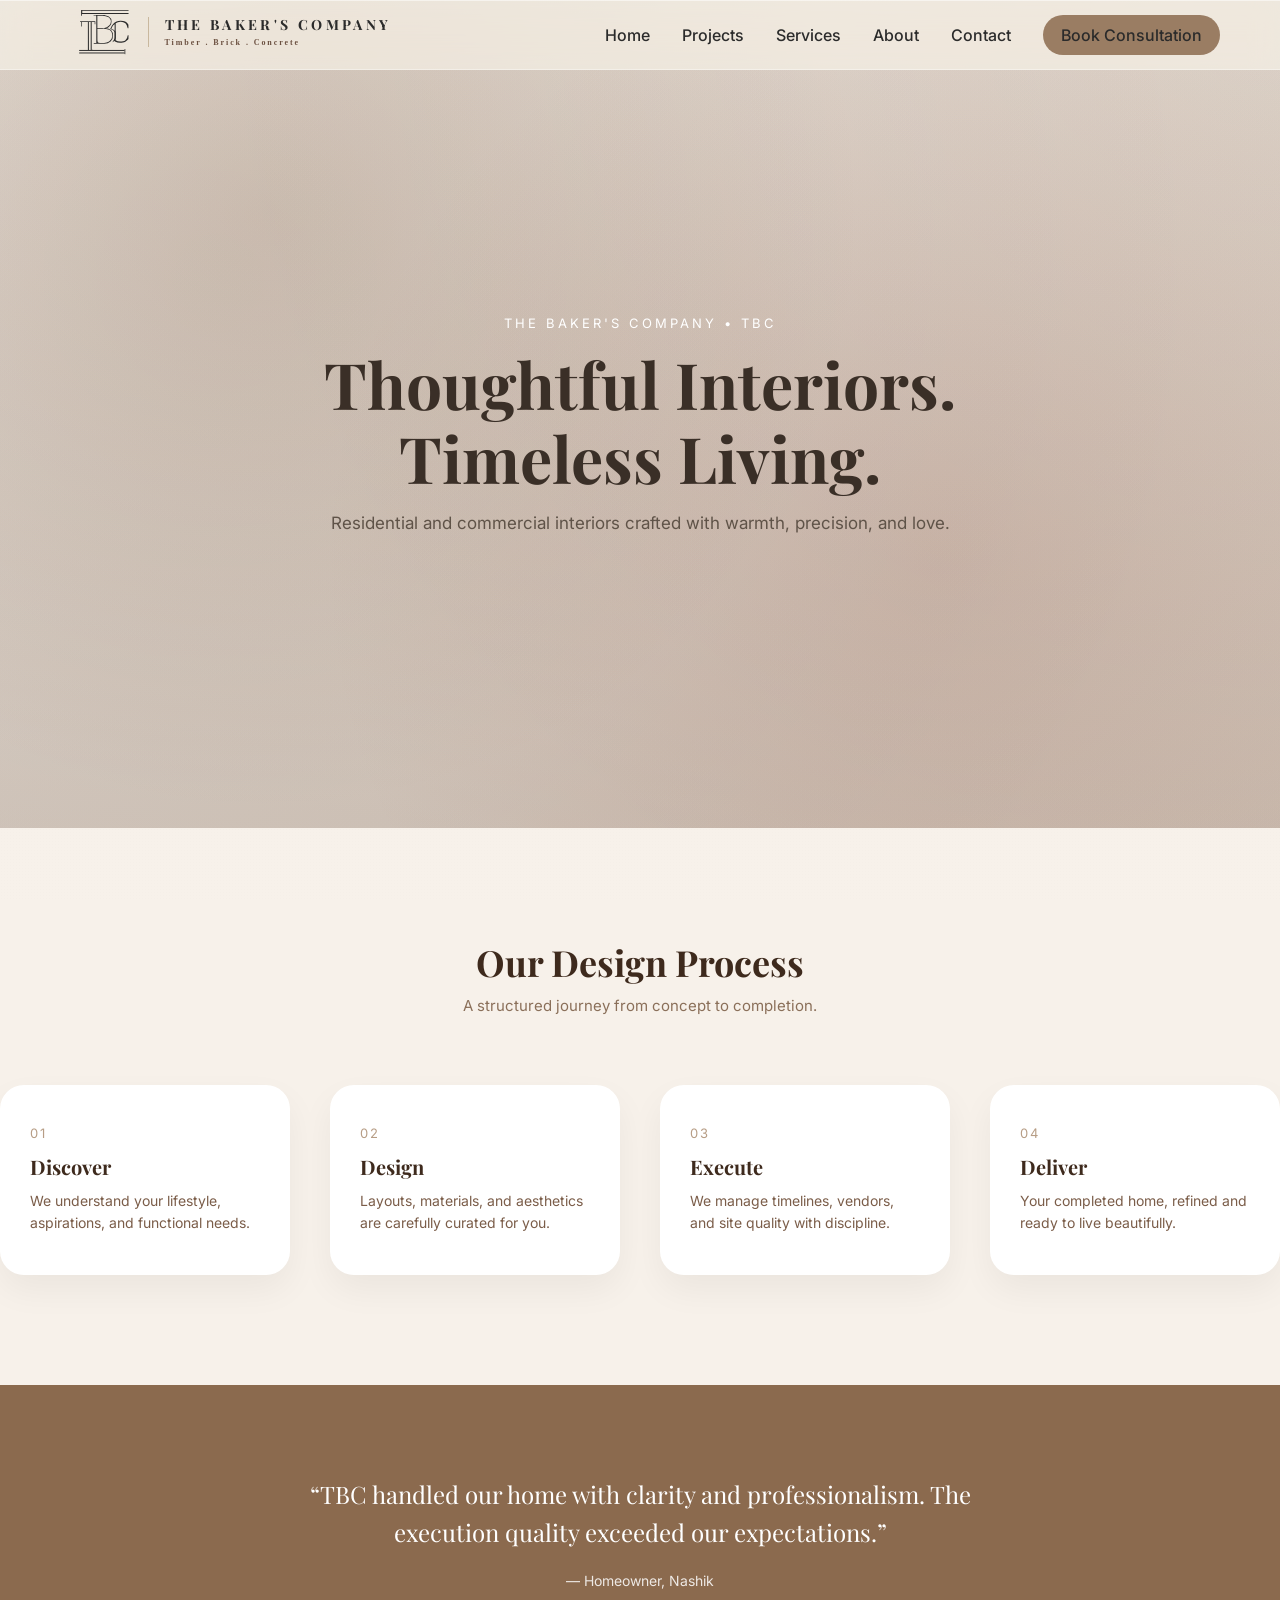
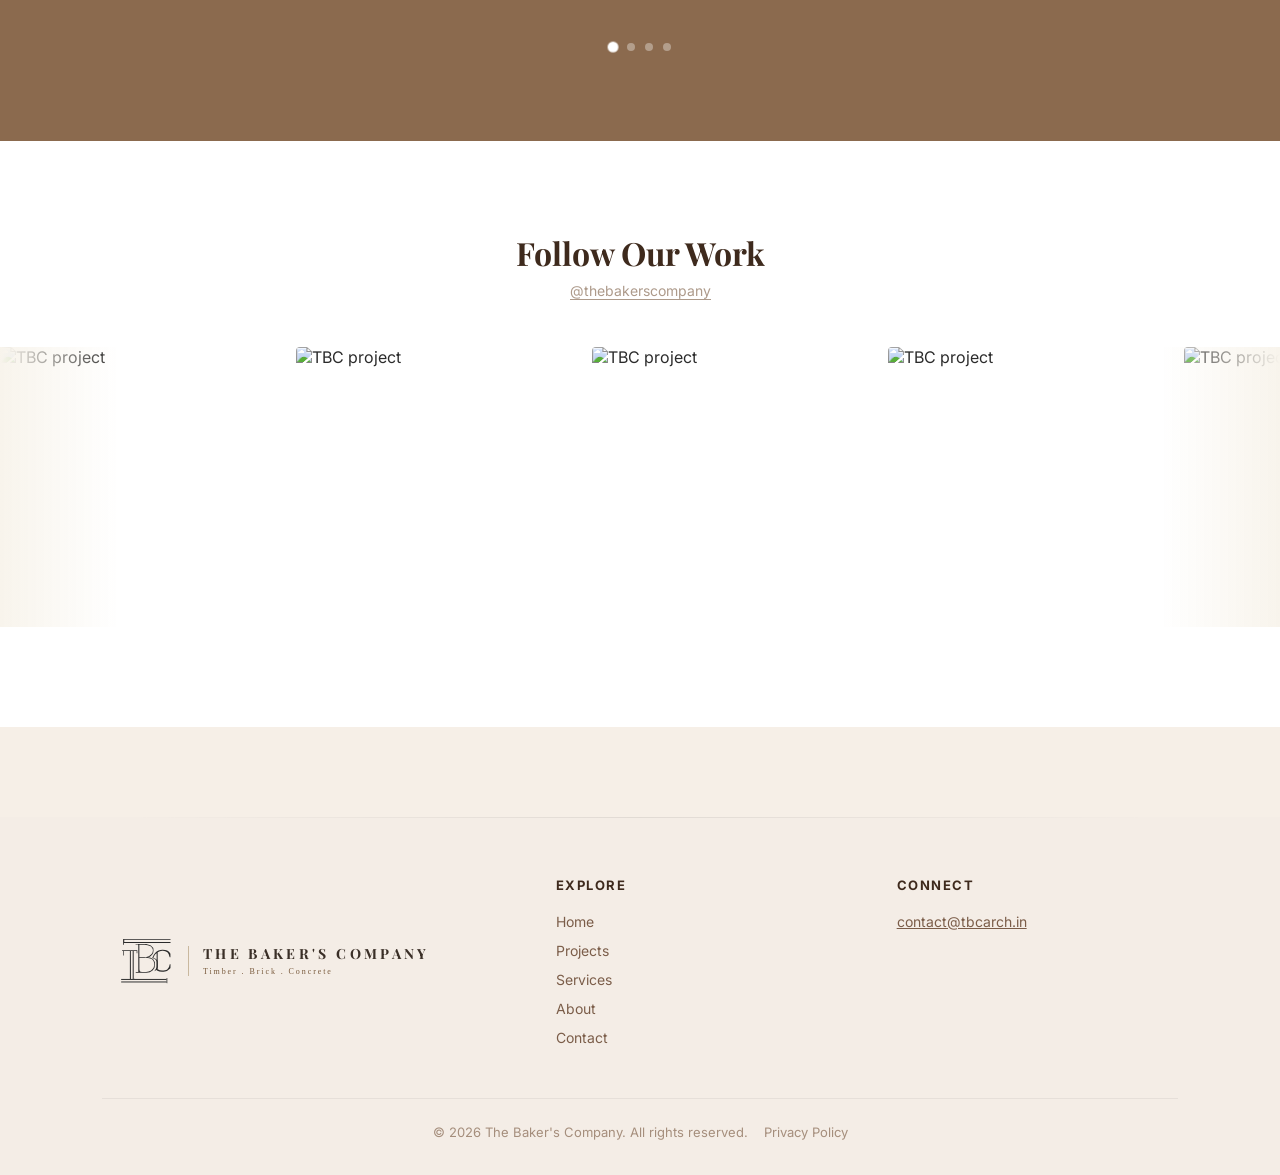
==== index.html @ f2601856 "Update index.html" ====
<!DOCTYPE html>
<html lang="en">
<head>
<meta charset="UTF-8">
<meta name="viewport" content="width=device-width, initial-scale=1.0">
<title>The Baker's Company (TBC)</title>

<link rel="stylesheet" href="styles.css">

<link href="https://fonts.googleapis.com/css2?family=Playfair+Display:wght@500;600;700&family=Inter:wght@300;400;500;600&display=swap" rel="stylesheet">

<script async src="https://www.googletagmanager.com/gtag/js?id=G-XXXX"></script>
<script>
  window.dataLayer = window.dataLayer || [];
  function gtag(){dataLayer.push(arguments);}
  gtag('js', new Date());
  gtag('config', 'G-GBLX5P2NH6');
</script>
<link rel="icon" href="/favicon.ico" type="image/x-icon">

</head>
<body>
<div id="loader">
  <img src="/Images/tbc-loader-logo.svg" alt="TBC Loader Logo">
</div>

<!-- ===== TBC NAVBAR ===== -->
<header class="tbc-navbar" id="tbcNavbar">
  <div class="nav-container">
  <div class="logo">
      <a href="index.html" class="logo-link">
        <svg xmlns="http://www.w3.org/2000/svg" viewBox="0 0 66 48" class="logo-mark" aria-hidden="true"><g transform="translate(-382,-200)"><g><path fill="#2b2b2b" d="M385.34,233.85c0-.63,0-3.14,0-4.26V213c0-1.13,0-2,0-2.56s.08-2-.34-2a10.36,10.36,0,0,0-1.37,0l-.77,0v-.49l3.85,0h3.91c2.83,0,4.75.46,6.27,1.5a5.36,5.36,0,0,1,2.53,4.5,6.4,6.4,0,0,1-1.33,4,8.13,8.13,0,0,1-3.84,2.57l-.1-.27a7.12,7.12,0,0,1,4.92,1.88,6.6,6.6,0,0,1,1.7,4.83,7.12,7.12,0,0,1-2.22,5.57,8.79,8.79,0,0,1-6.13,2h-5.71l-3.7,0v-.69l.63,0m7-.11h1.9a9.24,9.24,0,0,0,4.65-1.25,6.4,6.4,0,0,0,2.92-5.08,8.08,8.08,0,0,0-.71-3.81,4.82,4.82,0,0,0-3-2.2,14.69,14.69,0,0,0-5.48-.55l-4.72,0v-.56l6,0a8.59,8.59,0,0,0,5.23-2.73,5.56,5.56,0,0,0,1.41-3.29c.22-1.84-1.3-3.55-2.11-4.2a11.23,11.23,0,0,0-5.94-1.48h-4.47l.06,21.12a8.64,8.64,0,0,0,.31,3.17C387,233.53,387.11,233.77,390.6,233.77Z" transform="translate(30.15 0.33)"/><path fill="#2b2b2b" d="M398.49,220.49c-.06.15-.09.31-.14.47l.41.1.38.11c.05-.17.09-.33.14-.49l.15-.4c.65-1.85,1.79-3.44,2.86-3.85v14.18a2.3,2.3,0,0,1-.45-.12,8.75,8.75,0,0,1-.54,1,5,5,0,0,0,.43.35h0a5.82,5.82,0,0,0,.83.57,9.46,9.46,0,0,0,4.9,1.26,10.34,10.34,0,0,0,2.45-.29,12.15,12.15,0,0,0,2.28-.82,2.59,2.59,0,0,0,.46-.26c.52-.36.88-.7,1.21-1a11.19,11.19,0,0,0,1.18-1.22l.06-3.39h-.7a7.07,7.07,0,0,1-2.17,4.49c-1.21,1.08-2.95,1.23-4.84,1.23a7.72,7.72,0,0,1-4.15-1.14V215.56a7.47,7.47,0,0,1,4.19-1.41,6.53,6.53,0,0,1,4.77,1.52,7.37,7.37,0,0,1,2.12,4.48h.72L415,216.9a10.25,10.25,0,0,0-1.22-1.61,5,5,0,0,0-1.37-1,10.39,10.39,0,0,0-2.26-.77,11,11,0,0,0-2.27-.26A9.65,9.65,0,0,0,404,214a9.1,9.1,0,0,0-3.11,2.19,10,10,0,0,0-2.06,3.31c0,.07-.11.31-.22.63Z" transform="translate(30.15 0.33)"/><path fill="#2b2b2b" d="M400.78,222a3.93,3.93,0,0,0-.59-.4,4.2,4.2,0,0,0-.6-.27c-.24-.08-.42-.14-.72-.22l-.52-.13a1.52,1.52,0,0,0,.06-.2l.06-.22c.21,0,.5.1.81.19s.77.24,1,.31a7.41,7.41,0,0,1,1.89,1.11l.23.25c.2.25.22.31.47.65a3,3,0,0,1,.43,1.07v5.19a7.66,7.66,0,0,1-1.51,2.58h0a5.9,5.9,0,0,1-1.64,1.12,8.58,8.58,0,0,0,1.16-1.44l0-.05a7.28,7.28,0,0,0,.53-1,.47.47,0,0,0,.05-.1,4.23,4.23,0,0,0,.34-1.15,13.16,13.16,0,0,0,.09-1.57c0-1.32,0,3.29,0-1.69a10.48,10.48,0,0,0,0-1.49,3,3,0,0,0-.06-.44,3.14,3.14,0,0,0-.39-.92,3.33,3.33,0,0,0-.56-.79A4.22,4.22,0,0,0,400.78,222Z" transform="translate(30.15 0.33)"/><polygon fill="#2b2b2b" points="441.8 239.71 441.8 239.92 441.56 239.92 441.56 244.42 441.8 244.42 441.8 244.64 442.28 244.64 442.28 239.71 441.8 239.71"/><path fill="#2b2b2b" d="M381.11,240.18l-.92,0-1.65,0h3.57v-.05Z" transform="translate(30.15 0.33)"/><rect fill="#2b2b2b" x="399.68" y="240.56" width="41.88" height="0.91"/><polygon fill="#2b2b2b" points="411.26 240.51 411.26 240.56 410.34 240.56 410.34 240.53 411.26 240.51"/><rect fill="#2b2b2b" x="399.68" y="242.91" width="41.88" height="0.89"/><polygon fill="#2b2b2b" points="414 216.84 414 214.86 412.12 214.87 411.26 214.86 411.26 240.51 410.34 240.53 410.34 214.86 408.64 214.85 408.7 240.56 405.06 240.56 405.06 240.5 407.75 240.51 407.74 214.84 403.02 214.81 403.02 214.8 402.32 214.8 402.33 218.84 401.7 218.84 401.68 214.79 400.56 214.78 400.56 214.04 403.04 214.05 403.04 214.06 408.03 214.09 410.09 214.09 414.61 214.1 414.63 216.84 414 216.84"/><polygon fill="#2b2b2b" points="403.02 214.8 403.02 214.81 402.32 214.8 403.02 214.8"/><polygon fill="#2b2b2b" points="402.54 204.47 402.54 206.51 445.26 206.51 445.26 207.37 402.23 207.37 402.23 208.95 401.49 208.95 401.49 203.61 445.26 203.61 445.26 204.47 402.54 204.47"/></g></g></svg>
        <span class="logo-divider"></span>
        <span class="logo-text">
          <span class="logo-name">The Baker's Company</span>
          <span class="logo-tagline">Timber . Brick . Concrete</span>
        </span>
      </a>
    </div>
    <button class="nav-hamburger" id="navHamburger" aria-label="Toggle menu">
      <span></span><span></span><span></span>
    </button>
    <nav class="nav-links" id="navLinks">
      <a href="index.html">Home</a>
      <a href="projects.html">Projects</a>
      <a href="services.html">Services</a>
      <a href="about.html">About</a>
      <a href="contact.html">Contact</a>
      <a href="javascript:void(0)" onclick="openPopup()" class="tbc-nav-cta">
         Book Consultation
      </a>
    </nav>

  </div>
</header>

<!-- ================= HERO ================= -->
<section class="hero">
  <div class="hero-bg"></div>
  <div class="hero-overlay"></div>

  <div class="hero-content">
    <div class="hero-brand">THE BAKER'S COMPANY • TBC</div>
    <h1>Thoughtful Interiors.<br>Timeless Living.</h1>
    <p>Residential and commercial interiors crafted with warmth, precision, and love.</p>

    </div>
</section>

  <!-- ================= PROCESS SECTION ================= -->
<section class="process-section">
  <div class="container">

    <div class="section-header reveal">
      <h2>Our Design Process</h2>
      <p>A structured journey from concept to completion.</p>
    </div>

    <div class="process-grid reveal-group">

      <div class="process-card">
        <span>01</span>
        <h4>Discover</h4>
        <p>We understand your lifestyle, aspirations, and functional needs.</p>
      </div>

      <div class="process-card">
        <span>02</span>
        <h4>Design</h4>
        <p>Layouts, materials, and aesthetics are carefully curated for you.</p>
      </div>

      <div class="process-card">
        <span>03</span>
        <h4>Execute</h4>
        <p>We manage timelines, vendors, and site quality with discipline.</p>
      </div>

      <div class="process-card">
        <span>04</span>
        <h4>Deliver</h4>
        <p>Your completed home, refined and ready to live beautifully.</p>
      </div>

    </div>

  </div>
</section>


<!-- ================= TESTIMONIAL CAROUSEL ================= -->
<section class="testimonial-strip">
  <div class="container">

    <div class="testi-carousel" id="testiCarousel">

      <div class="testi-slide active">
        <blockquote>“TBC handled our home with clarity and professionalism. The execution quality exceeded our expectations.”</blockquote>
        <p class="testimonial-author">— Homeowner, Nashik</p>
      </div>

      <div class="testi-slide">
        <blockquote>“Every detail was thought through. From the material palette to the final finish — it felt effortless.”</blockquote>
        <p class="testimonial-author">— Apartment Owner, Chennai</p>
      </div>

      <div class="testi-slide">
        <blockquote>“They truly listened. The space they designed reflects who we are — warm, functional, and beautiful.”</blockquote>
        <p class="testimonial-author">— Villa Client, Bangalore</p>
      </div>

      <div class="testi-slide">
        <blockquote>“The team was disciplined with timelines and transparent throughout. Rare to find that in interior work.”</blockquote>
        <p class="testimonial-author">— Commercial Client, Puducherry</p>
      </div>

    </div>

    <div class="testi-dots" id="testiDots">
      <button class="testi-dot active" onclick="goToSlide(0)" aria-label="Testimonial 1"></button>
      <button class="testi-dot" onclick="goToSlide(1)" aria-label="Testimonial 2"></button>
      <button class="testi-dot" onclick="goToSlide(2)" aria-label="Testimonial 3"></button>
      <button class="testi-dot" onclick="goToSlide(3)" aria-label="Testimonial 4"></button>
    </div>

  </div>
</section>

<script>
(function(){
  let current = 0;
  const slides = document.querySelectorAll(".testi-slide");
  const dots   = document.querySelectorAll(".testi-dot");
  let timer    = setInterval(next, 4500);

  function goTo(n){
    slides[current].classList.remove("active");
    dots[current].classList.remove("active");
    current = (n + slides.length) % slides.length;
    slides[current].classList.add("active");
    dots[current].classList.add("active");
  }

  function next(){ goTo(current + 1); }

  window.goToSlide = function(n){
    clearInterval(timer);
    goTo(n);
    timer = setInterval(next, 4500);
  };

  const section = document.getElementById("testiCarousel");
  if(section){
    section.addEventListener("mouseenter", () => clearInterval(timer));
    section.addEventListener("mouseleave", () => { timer = setInterval(next, 4500); });
  }
})();
</script>


<!-- ================= INSTAGRAM CAROUSEL ================= -->
<section class="instagram-section">
  <div class="instagram-container">
    <div class="instagram-header">
      <h2>Follow Our Work</h2>
      <p><a href="https://instagram.com/thebakerscompany" target="_blank" rel="noopener">@thebakerscompany</a></p>
    </div>
  </div>

  <!-- Carousel track (overflows full width) -->
  <div class="insta-carousel-wrapper">
    <div class="insta-track" id="instaTrack">
      <!-- Original set -->
      <div class="insta-slide"><img src="images/insta1.jpg" alt="TBC project"></div>
      <div class="insta-slide"><img src="images/insta2.jpg" alt="TBC project"></div>
      <div class="insta-slide"><img src="images/insta3.jpg" alt="TBC project"></div>
      <div class="insta-slide"><img src="images/insta4.jpg" alt="TBC project"></div>
      <div class="insta-slide"><img src="images/insta5.jpg" alt="TBC project"></div>
      <div class="insta-slide"><img src="images/insta6.jpg" alt="TBC project"></div>
      <!-- Cloned set for seamless loop -->
      <div class="insta-slide" aria-hidden="true"><img src="images/insta1.jpg" alt=""></div>
      <div class="insta-slide" aria-hidden="true"><img src="images/insta2.jpg" alt=""></div>
      <div class="insta-slide" aria-hidden="true"><img src="images/insta3.jpg" alt=""></div>
      <div class="insta-slide" aria-hidden="true"><img src="images/insta4.jpg" alt=""></div>
      <div class="insta-slide" aria-hidden="true"><img src="images/insta5.jpg" alt=""></div>
      <div class="insta-slide" aria-hidden="true"><img src="images/insta6.jpg" alt=""></div>
    </div>

    <!-- Edge fade overlays -->
    <div class="insta-fade insta-fade-left"></div>
    <div class="insta-fade insta-fade-right"></div>
  </div>
</section>


<script>
/* ── Drag-to-scroll on carousel ── */
(function(){
  const wrapper = document.querySelector('.insta-carousel-wrapper');
  const track   = document.getElementById('instaTrack');
  if(!wrapper || !track) return;

  let isDragging = false, startX = 0, scrollLeft = 0, dragOffset = 0;

  wrapper.addEventListener('mousedown', e => {
    isDragging = true;
    startX = e.pageX;
    dragOffset = parseFloat(track.style.marginLeft || 0);
    track.style.animationPlayState = 'paused';
  });
  window.addEventListener('mousemove', e => {
    if(!isDragging) return;
    const delta = e.pageX - startX;
    track.style.marginLeft = (dragOffset + delta) + 'px';
  });
  window.addEventListener('mouseup', () => {
    if(!isDragging) return;
    isDragging = false;
    track.style.animationPlayState = '';
    track.style.marginLeft = '';
  });

  /* Touch support */
  wrapper.addEventListener('touchstart', e => { startX = e.touches[0].pageX; dragOffset = parseFloat(track.style.marginLeft||0); track.style.animationPlayState='paused'; }, {passive:true});
  wrapper.addEventListener('touchmove',  e => { const delta = e.touches[0].pageX - startX; track.style.marginLeft=(dragOffset+delta)+'px'; }, {passive:true});
  wrapper.addEventListener('touchend',   () => { track.style.animationPlayState=''; track.style.marginLeft=''; });
})();
</script>
<footer class="site-footer">
  <div class="footer-container">
   <div class="footer-brand tbc-lockup">
  <svg xmlns="http://www.w3.org/2000/svg" viewBox="0 0 66 48" class="logo-mark" aria-hidden="true"><g transform="translate(-382,-200)"><g><path fill="#2b2b2b" d="M385.34,233.85c0-.63,0-3.14,0-4.26V213c0-1.13,0-2,0-2.56s.08-2-.34-2a10.36,10.36,0,0,0-1.37,0l-.77,0v-.49l3.85,0h3.91c2.83,0,4.75.46,6.27,1.5a5.36,5.36,0,0,1,2.53,4.5,6.4,6.4,0,0,1-1.33,4,8.13,8.13,0,0,1-3.84,2.57l-.1-.27a7.12,7.12,0,0,1,4.92,1.88,6.6,6.6,0,0,1,1.7,4.83,7.12,7.12,0,0,1-2.22,5.57,8.79,8.79,0,0,1-6.13,2h-5.71l-3.7,0v-.69l.63,0m7-.11h1.9a9.24,9.24,0,0,0,4.65-1.25,6.4,6.4,0,0,0,2.92-5.08,8.08,8.08,0,0,0-.71-3.81,4.82,4.82,0,0,0-3-2.2,14.69,14.69,0,0,0-5.48-.55l-4.72,0v-.56l6,0a8.59,8.59,0,0,0,5.23-2.73,5.56,5.56,0,0,0,1.41-3.29c.22-1.84-1.3-3.55-2.11-4.2a11.23,11.23,0,0,0-5.94-1.48h-4.47l.06,21.12a8.64,8.64,0,0,0,.31,3.17C387,233.53,387.11,233.77,390.6,233.77Z" transform="translate(30.15 0.33)"/><path fill="#2b2b2b" d="M398.49,220.49c-.06.15-.09.31-.14.47l.41.1.38.11c.05-.17.09-.33.14-.49l.15-.4c.65-1.85,1.79-3.44,2.86-3.85v14.18a2.3,2.3,0,0,1-.45-.12,8.75,8.75,0,0,1-.54,1,5,5,0,0,0,.43.35h0a5.82,5.82,0,0,0,.83.57,9.46,9.46,0,0,0,4.9,1.26,10.34,10.34,0,0,0,2.45-.29,12.15,12.15,0,0,0,2.28-.82,2.59,2.59,0,0,0,.46-.26c.52-.36.88-.7,1.21-1a11.19,11.19,0,0,0,1.18-1.22l.06-3.39h-.7a7.07,7.07,0,0,1-2.17,4.49c-1.21,1.08-2.95,1.23-4.84,1.23a7.72,7.72,0,0,1-4.15-1.14V215.56a7.47,7.47,0,0,1,4.19-1.41,6.53,6.53,0,0,1,4.77,1.52,7.37,7.37,0,0,1,2.12,4.48h.72L415,216.9a10.25,10.25,0,0,0-1.22-1.61,5,5,0,0,0-1.37-1,10.39,10.39,0,0,0-2.26-.77,11,11,0,0,0-2.27-.26A9.65,9.65,0,0,0,404,214a9.1,9.1,0,0,0-3.11,2.19,10,10,0,0,0-2.06,3.31c0,.07-.11.31-.22.63Z" transform="translate(30.15 0.33)"/><path fill="#2b2b2b" d="M400.78,222a3.93,3.93,0,0,0-.59-.4,4.2,4.2,0,0,0-.6-.27c-.24-.08-.42-.14-.72-.22l-.52-.13a1.52,1.52,0,0,0,.06-.2l.06-.22c.21,0,.5.1.81.19s.77.24,1,.31a7.41,7.41,0,0,1,1.89,1.11l.23.25c.2.25.22.31.47.65a3,3,0,0,1,.43,1.07v5.19a7.66,7.66,0,0,1-1.51,2.58h0a5.9,5.9,0,0,1-1.64,1.12,8.58,8.58,0,0,0,1.16-1.44l0-.05a7.28,7.28,0,0,0,.53-1,.47.47,0,0,0,.05-.1,4.23,4.23,0,0,0,.34-1.15,13.16,13.16,0,0,0,.09-1.57c0-1.32,0,3.29,0-1.69a10.48,10.48,0,0,0,0-1.49,3,3,0,0,0-.06-.44,3.14,3.14,0,0,0-.39-.92,3.33,3.33,0,0,0-.56-.79A4.22,4.22,0,0,0,400.78,222Z" transform="translate(30.15 0.33)"/><polygon fill="#2b2b2b" points="441.8 239.71 441.8 239.92 441.56 239.92 441.56 244.42 441.8 244.42 441.8 244.64 442.28 244.64 442.28 239.71 441.8 239.71"/><path fill="#2b2b2b" d="M381.11,240.18l-.92,0-1.65,0h3.57v-.05Z" transform="translate(30.15 0.33)"/><rect fill="#2b2b2b" x="399.68" y="240.56" width="41.88" height="0.91"/><polygon fill="#2b2b2b" points="411.26 240.51 411.26 240.56 410.34 240.56 410.34 240.53 411.26 240.51"/><rect fill="#2b2b2b" x="399.68" y="242.91" width="41.88" height="0.89"/><polygon fill="#2b2b2b" points="414 216.84 414 214.86 412.12 214.87 411.26 214.86 411.26 240.51 410.34 240.53 410.34 214.86 408.64 214.85 408.7 240.56 405.06 240.56 405.06 240.5 407.75 240.51 407.74 214.84 403.02 214.81 403.02 214.8 402.32 214.8 402.33 218.84 401.7 218.84 401.68 214.79 400.56 214.78 400.56 214.04 403.04 214.05 403.04 214.06 408.03 214.09 410.09 214.09 414.61 214.1 414.63 216.84 414 216.84"/><polygon fill="#2b2b2b" points="403.02 214.8 403.02 214.81 402.32 214.8 403.02 214.8"/><polygon fill="#2b2b2b" points="402.54 204.47 402.54 206.51 445.26 206.51 445.26 207.37 402.23 207.37 402.23 208.95 401.49 208.95 401.49 203.61 445.26 203.61 445.26 204.47 402.54 204.47"/></g></g></svg>
  <span class="logo-divider"></span>
  <span class="logo-text logo-text--dark">
    <span class="logo-name">The Baker's Company</span>
    <span class="logo-tagline">Timber . Brick . Concrete</span>
  </span>
 </div>
    <div class="footer-links">
      <h4>Explore</h4>
      <a href="index.html">Home</a>
      <a href="projects.html">Projects</a>
      <a href="services.html">Services</a>
      <a href="about.html">About</a>
      <a href="contact.html">Contact</a>
    </div>
    <div class="footer-contact">
      <h4>Connect</h4>
      <p><a href="mailto:contact@tbcarch.in?subject=Interior Design Enquiry">contact@tbcarch.in</a></p>
    </div>
  </div>
  <div class="footer-bottom">
    &copy; 2026 The Baker's Company. All rights reserved.
    <a href="javascript:void(0)" onclick="openPrivacy()" style="color:#a58e7c;text-decoration:none;margin-left:12px;">Privacy Policy</a>
  </div>
</footer>
  
<!-- PRIVACY MODAL -->
<div class="privacy-modal-overlay" id="privacyModal">
  <div class="privacy-modal-box">
    <button class="privacy-modal-close" onclick="closePrivacy()">&times;</button>
    <h2>Privacy Policy</h2>
    <span class="privacy-date">Last updated: March 16, 2026</span>
    <p>This Privacy Notice for <strong>The Bakers Company LLP</strong> describes how and why we collect, store, use and share your personal information when you visit <a href="https://tbcarch.in">tbcarch.in</a>. Questions? Contact us at <a href="mailto:privacy@tbcarch.in?subject=Privacy Policy Query">privacy@tbcarch.in</a>.</p>
    <h3>1. What Information Do We Collect?</h3>
    <p>We collect personal information you voluntarily provide including names, phone numbers, email addresses and contact data, plus device/usage data automatically via cookies.</p>
    <h3>2. How Do We Process Your Information?</h3>
    <p>We process your information to provide and improve our services, communicate with you and manage enquiries.</p>
    <h3>3. When and With Whom Do We Share?</h3>
    <p>We may share data with <strong>Google Analytics</strong> and <strong>Google AdSense</strong>, or during a business transfer.</p>
    <h3>4. Cookies</h3>
    <p>We use cookies for analytics and preferences. Opt out via <a href="https://tools.google.com/dlpage/gaoptout" target="_blank" rel="noopener">Google's opt-out page</a>.</p>
    <h3>5. Your Privacy Rights</h3>
    <p>Contact us at <a href="mailto:privacy@tbcarch.in?subject=Privacy Policy Query">privacy@tbcarch.in</a> to access, correct or delete your data.</p>
    <h3>6. Contact Us</h3>
    <p><strong>The Bakers Company LLP</strong>, Chennai, Tamil Nadu &ndash; 600023, India.<br>
    Submit a <a href="https://app.termly.io/dsar/2c2ed243-5725-4bda-b384-a98fe0f6f538" target="_blank" rel="noopener">data subject access request</a>.</p>
  </div>
</div>

<!-- ================= FLOATING CTA ================= -->
<div class="floating-cta" id="floatingCTA">

  <a href="javascript:void(0)" onclick="openPopup()" class="floating-btn floating-consult">
    📅 <span>Book Consultation</span>
  </a>
</div>

<!-- ================= POPUP ================= -->
<div class="popup-overlay" id="contactPopup">

  <div class="popup-box">

    <div class="popup-left">
      <div class="popup-brand tbc-lockup">
        <svg xmlns="http://www.w3.org/2000/svg" viewBox="0 0 66 48" class="logo-mark" aria-hidden="true"><g transform="translate(-382,-430)"><g><path fill="#f4f1ed" d="M385.34,463.85c0-.63,0-3.14,0-4.26V443c0-1.13,0-2,0-2.56s.08-2-.34-2a10.36,10.36,0,0,0-1.37,0l-.77.05v-.49l3.85,0h3.91c2.83,0,4.75.46,6.27,1.5a5.36,5.36,0,0,1,2.53,4.5,6.4,6.4,0,0,1-1.33,4,8.13,8.13,0,0,1-3.84,2.57l-.1-.27a7.12,7.12,0,0,1,4.92,1.88,6.6,6.6,0,0,1,1.7,4.83,7.12,7.12,0,0,1-2.22,5.57,8.79,8.79,0,0,1-6.13,2h-5.71l-3.7,0v-.69l.63,0m7-.11h1.9a9.24,9.24,0,0,0,4.65-1.25,6.4,6.4,0,0,0,2.92-5.08,8.08,8.08,0,0,0-.71-3.81,4.82,4.82,0,0,0-3-2.2,14.69,14.69,0,0,0-5.48-.55l-4.72,0v-.56l6,0a8.59,8.59,0,0,0,5.23-2.73,5.56,5.56,0,0,0,1.41-3.29c.22-1.84-1.3-3.55-2.11-4.2a11.23,11.23,0,0,0-5.94-1.48h-4.47l.06,21.12a8.64,8.64,0,0,0,.31,3.17C387,463.53,387.11,463.77,390.6,463.77Z" transform="translate(30.15 0.33)"/><path fill="#f4f1ed" d="M398.49,450.49c-.06.15-.09.31-.14.47l.41.1.38.11c.05-.17.09-.33.14-.49l.15-.4c.65-1.85,1.79-3.44,2.86-3.85v14.18a2.3,2.3,0,0,1-.45-.12,8.75,8.75,0,0,1-.54,1,5,5,0,0,0,.43.35h0a5.82,5.82,0,0,0,.83.57,9.46,9.46,0,0,0,4.9,1.26,10.34,10.34,0,0,0,2.45-.29,12.15,12.15,0,0,0,2.28-.82,2.59,2.59,0,0,0,.46-.26c.52-.36.88-.7,1.21-1a11.19,11.19,0,0,0,1.18-1.22l.06-3.39h-.7a7.07,7.07,0,0,1-2.17,4.49c-1.21,1.08-2.95,1.23-4.84,1.23a7.72,7.72,0,0,1-4.15-1.14V445.56a7.47,7.47,0,0,1,4.19-1.41,6.53,6.53,0,0,1,4.77,1.52,7.37,7.37,0,0,1,2.12,4.48h.72L415,446.9a10.25,10.25,0,0,0-1.22-1.61,5,5,0,0,0-1.37-1,10.39,10.39,0,0,0-2.26-.77,11,11,0,0,0-2.27-.26A9.65,9.65,0,0,0,404,444a9.1,9.1,0,0,0-3.11,2.19,10,10,0,0,0-2.06,3.31c0,.07-.11.31-.22.63Z" transform="translate(30.15 0.33)"/><path fill="#f4f1ed" d="M400.78,452a3.93,3.93,0,0,0-.59-.4,4.2,4.2,0,0,0-.6-.27c-.24-.08-.42-.14-.72-.22l-.52-.13a1.52,1.52,0,0,0,.06-.2l.06-.22c.21,0,.5.1.81.19s.77.24,1,.31a7.41,7.41,0,0,1,1.89,1.11l.23.25c.2.25.22.31.47.65a3,3,0,0,1,.43,1.07v5.19a7.66,7.66,0,0,1-1.51,2.58h0a5.9,5.9,0,0,1-1.64,1.12,8.58,8.58,0,0,0,1.16-1.44l0-.05a7.28,7.28,0,0,0,.53-1l.05-.1a4.23,4.23,0,0,0,.34-1.15,13.16,13.16,0,0,0,.09-1.57c0-1.32,0,3.29,0-1.69a10.48,10.48,0,0,0,0-1.49,3,3,0,0,0-.06-.44,3.14,3.14,0,0,0-.39-.92,3.33,3.33,0,0,0-.56-.79A4.22,4.22,0,0,0,400.78,452Z" transform="translate(30.15 0.33)"/><polygon fill="#f4f1ed" points="441.8 469.71 441.8 469.92 441.56 469.92 441.56 474.42 441.8 474.42 441.8 474.64 442.28 474.64 442.28 469.71 441.8 469.71"/><path fill="#f4f1ed" d="M381.11,470.18l-.92,0-1.65,0h3.57v-.05Z" transform="translate(30.15 0.33)"/><rect fill="#f4f1ed" x="399.68" y="470.56" width="41.88" height="0.91"/><polygon fill="#f4f1ed" points="411.26 470.51 411.26 470.56 410.34 470.56 410.34 470.54 411.26 470.51"/><rect fill="#f4f1ed" x="399.68" y="472.91" width="41.88" height="0.89"/><polygon fill="#f4f1ed" points="414 446.84 414 444.86 412.12 444.87 411.26 444.86 411.26 470.51 410.34 470.54 410.34 444.86 408.64 444.85 408.7 470.56 405.06 470.56 405.06 470.5 407.75 470.51 407.74 444.84 403.02 444.81 403.02 444.8 402.32 444.8 402.33 448.83 401.7 448.83 401.68 444.79 400.56 444.78 400.56 444.04 403.04 444.05 403.04 444.06 408.03 444.09 410.09 444.09 414.61 444.1 414.63 446.84 414 446.84"/><polygon fill="#f4f1ed" points="403.02 444.8 403.02 444.81 402.32 444.8 403.02 444.8"/><polygon fill="#f4f1ed" points="402.54 434.47 402.54 436.51 445.26 436.51 445.26 437.37 402.23 437.37 402.23 438.95 401.49 438.95 401.49 433.61 445.26 433.61 445.26 434.47 402.54 434.47"/></g></g></svg>
        <span class="logo-text logo-text--light">
          <span class="logo-name">The Baker's Company</span>
          <span class="logo-tagline">Timber . Brick . Concrete</span>
        </span>
      </div>
      <h3>Design Begins With a Conversation</h3>
      <p>
        Tell us about your space and aspirations.
        Our team will reach out within 24 hours.
      </p>

      <div class="popup-materials">
        Timber • Brick • Concrete
      </div>
    </div>

    <div class="popup-right">

      <div class="popup-close" onclick="closePopup()">✕</div>

      <form class="popup-form" id="leadForm">
        <input type="text" placeholder="Your Name" required>
        <input type="tel" placeholder="Phone Number" required>
        <input type="email" placeholder="Email Address">
        <textarea rows="3" placeholder="Project details"></textarea>
        <button type="submit">Request Consultation</button>
      </form>

    </div>

  </div>

</div>

<!-- ================= SCRIPTS ================= -->
<script>
function openPopup(){document.getElementById('contactPopup').classList.add('active');}
function closePopup(){document.getElementById('contactPopup').classList.remove('active');}

window.addEventListener('scroll',()=>{
  if(window.scrollY>300){floatingCTA.classList.add('show')}
  else{floatingCTA.classList.remove('show')}
});

function trackWhatsApp(){
  if(typeof gtag!=="undefined"){
    gtag("event","whatsapp_click",{event_category:"Lead"});
  }
}

document.getElementById("leadForm").addEventListener("submit",function(e){
  e.preventDefault();
  const f=this; const d=new FormData();

  d.append("entry.735551418",f[0].value);
  d.append("entry.930599246",f[1].value);
  d.append("entry.672421389",f[2].value);
  d.append("entry.1846593654",f[3].value);
  d.append("entry.1890531834","Website Popup");

  fetch("https://docs.google.com/forms/d/e/1FAIpQLSeW5xAwG0S5nqVI1KMt8gz8Xejyug2edtm_QlY_edKg1JlaXw/formResponse",
  {method:"POST",mode:"no-cors",body:d});

  alert("Thank you! TBC will contact you within 24 hours.");
  closePopup(); f.reset();
});
</script>
<script>

const navbar = document.getElementById("tbcNavbar");

window.addEventListener("scroll", () => {

if (window.scrollY > 80) {
  navbar.classList.add("scrolled");
} else {
  navbar.classList.remove("scrolled");
}

});

</script>

<script data-cfasync="false" src="/cdn-cgi/scripts/5c5dd728/cloudflare-static/email-decode.min.js">
</script>
  
<script>
const observer = new IntersectionObserver(entries=>{
entries.forEach(entry=>{
if(entry.isIntersecting){
entry.target.classList.add("active");
}
});
});

document.querySelectorAll(".reveal, .reveal-group")
.forEach(el=>observer.observe(el));

</script>
<script>

const hero = document.querySelector(".hero");

window.addEventListener("scroll", () => {
  if (!hero) return;
  const offset = window.scrollY * 0.2;
  hero.style.transform = `translateY(${offset}px)`;
});

</script>

<script>
function openPopup(){ document.getElementById("contactPopup").classList.add("active"); }
function closePopup(){ document.getElementById("contactPopup").classList.remove("active"); }
function toggleNav(){
  document.getElementById("navLinks").classList.toggle("open");
  document.getElementById("navHamburger").classList.toggle("open");
}
function openPrivacy(){ document.getElementById("privacyModal").classList.add("active"); }
function closePrivacy(){ document.getElementById("privacyModal").classList.remove("active"); }
 
window.addEventListener("scroll", function(){
  var nb = document.getElementById("tbcNavbar");
  if(window.scrollY > 50){
    nb.style.background = "rgba(248,244,236,0.85)";
    nb.style.boxShadow = "0 10px 30px rgba(0,0,0,0.06)";
  } else {
    nb.style.background = "rgba(248,244,236,0.65)";
    nb.style.boxShadow = "none";
  }
});
</script>
<script>

let loaderTimer;

function showLoader(){
loaderTimer = setTimeout(function(){
document.getElementById("loader").style.opacity = "1";
}, 400);
}

function hideLoader(){
clearTimeout(loaderTimer);
const loader = document.getElementById("loader");
loader.classList.add("loader-hidden");
document.body.classList.add("page-loaded");
}

window.addEventListener("load", hideLoader);

showLoader();

</script>
</body>
</html>
---- styles.css ----
:root{
  --tbc-brown:#8b6a4e;
  --tbc-brown-dark:#6f533d;
  --tbc-cream:#f6efe7;
  --tbc-cream-soft:#fbf7f2;
  --tbc-text:#2b2b2b;
  --tbc-muted:#7a6f66;
}

*{margin:0;padding:0;box-sizing:border-box}
*{
  scroll-behavior: smooth;
}
body {
  font-family: Inter, sans-serif;
  background: var(--tbc-cream);
  color: var(--tbc-text);
}
.section-container{
max-width:1200px;
margin:auto;
padding:0 40px;
}
/* HERO */
.hero{
  position: relative;
  min-height: 92vh;   
  display: flex;
  align-items: center;
  justify-content: center;
  padding-top: 110px; 
  padding-bottom: 60px;
  color: #fff;
}
.hero-bg{
  position:absolute;
  inset:0;
  overflow:hidden;

  background:
  /* TIMBER warmth */
  radial-gradient(
    circle at 25% 30%,
    rgba(150,110,80,0.20),
    transparent 45%
  ),

  /* BRICK depth */
  radial-gradient(
    circle at 70% 65%,
    rgba(165,90,70,0.16),
    transparent 50%
  ),

  /* CONCRETE neutral base */
  linear-gradient(
    135deg,
    #f7f1ea 0%,
    #e9ddd1 100%
  );
}
.hero-bg::after{
  content:"";
  position:absolute;
  inset:-20%;
  background:
    radial-gradient(circle at 30% 40%, rgba(0,0,0,0.04), transparent 60%),
    radial-gradient(circle at 80% 20%, rgba(0,0,0,0.03), transparent 55%);
  animation: heroDrift 20s ease-in-out infinite alternate;
}

@keyframes heroDrift{
  from{
    transform: translateY(-10px);
  }
  to{
    transform: translateY(10px);
  }
}
.hero-overlay{
  position:absolute;
  inset:0;
  background:linear-gradient(
    to bottom,
    rgba(80,55,40,0.08),
    rgba(80,55,40,0.20)
  );
}
.hero-content{
  position: relative;
  text-align: center;
  max-width: 820px;
  padding: 0 24px;
  margin: 0 auto;
}
.hero{
  position:relative;
  min-height:92vh;
  display:flex;
  align-items:center;
  justify-content:center;
  overflow:hidden;
}

.hero-bg{
  position:absolute;
  inset:-40px;
  z-index:-1;
  transform:scale(1.1);
  transition:transform .2s ease-out;
}

/* Add breathing below subtitle */
.hero p{
  margin-top: 18px;
  font-size: 17px;
  color: #5f5348;
}
.hero h1{
  font-family:"Playfair Display", serif;
  font-size: clamp(42px, 6vw, 64px);
  margin-bottom: 16px;
  color:#3a2f27;
  line-height: 1.15;
}
.hero p{margin-bottom:30px}
.hero-brand{letter-spacing:3px;font-size:13px;margin-bottom:16px}

.btn-primary{
  background: var(--tbc-brown);
  color: #fff;
  padding:14px 28px;
  border-radius:999px;
  text-decoration:none;
  transition: all .25s ease;
}

.btn-primary:hover{
  background: var(--tbc-brown-dark);
  transform: translateY(-2px);
}

/* ===== NAVBAR SYSTEM ===== */
.tbc-navbar{
  position: fixed;
  top: 0;
  width: 100%;
  z-index: 1000;

  background: linear-gradient(
    to bottom,
    rgba(248,244,236,0.72),
    rgba(248,244,236,0.55)
  );

  backdrop-filter: blur(14px) saturate(140%);
  -webkit-backdrop-filter: blur(16px) saturate(140%);

  border-bottom: 1px solid rgba(255,255,255,0.35);
  box-shadow: 0 6px 20px rgba(0,0,0,0.05);

  transition: background 0.35s ease,
              box-shadow 0.35s ease,
              backdrop-filter 0.35s ease;
}
.tbc-navbar::before{
content:"";
position:absolute;
top:0;
left:0;
width:100%;
height:1px;
background:rgba(255,255,255,0.5);
}
/* NAVBAR SCROLLED STATE */

.tbc-navbar.scrolled{

background: linear-gradient(
to bottom,
rgba(248,244,236,0.85),
rgba(248,244,236,0.70)
);

backdrop-filter: blur(21px) saturate(150%);
-webkit-backdrop-filter: blur(18px) saturate(150%);

box-shadow: 0 10px 30px rgba(0,0,0,0.08);

}
.nav-container {
  max-width: 1200px;
  margin: auto;
  padding: 6px 20px;

  display: flex;
  align-items: center;
  justify-content: space-between;
}

.logo {
  font-family: serif;
  font-size: 20px;
  font-weight: 600;
  color: var(--tbc-brown);
}

.nav-links a {
  margin-left: 28px;
  text-decoration: none;
  color: var(--tbc-text);
  font-weight: 500;
}

.nav-cta {
  background: var(--tbc-brown);
  color: #fff !important;
  padding: 10px 22px;
  border-radius: 30px;
}

/* Links */

.tbc-nav-links{
  display:flex;
  gap:28px;
  align-items:center;
}

.tbc-nav-links a{
  text-decoration:none;
  color:var(--tbc-text);
  font-size:15px;
  transition:.25s;
}

.tbc-nav-links a:hover{
  color:var(--tbc-brown);
}

/* CTA */

.tbc-nav-cta{
  background:rgba(139,106,78,0.85);
  backdrop-filter:blur(10px);
  color:white;
  border-radius:999px;
  padding:10px 18px;
  transition:.3s;
}
.navbar.scrolled{
background: rgba(255,255,255,0.65);
backdrop-filter: blur(10px);
-webkit-backdrop-filter: blur(10px);
border-bottom: 1px solid rgba(0,0,0,0.08);
}
/* ================= PROCESS SECTION ================= */

.process-section {
  padding: 110px 0;
  background: #f7f1ea;
}

.section-header {
  text-align: center;
  margin-bottom: 70px;
}

.section-header h2 {
  font-family: 'Playfair Display', serif;
  font-size: 36px;
  color: #3e2a1d;
  margin-bottom: 10px;
}

.section-header p {
  font-size: 15px;
  color: #8a6f59;
}

.process-grid {
  display: grid;
  grid-template-columns: repeat(4, 1fr);
  gap: 40px;
}

.process-card {
  background: #fff;
  padding: 40px 30px;
  border-radius: 24px;
  text-align: left;
  box-shadow: 0 15px 35px rgba(0,0,0,0.05);
  transition: 0.35s ease;
}

.process-card:hover {
  transform: translateY(-8px);
  box-shadow: 0 25px 45px rgba(0,0,0,0.08);
}

.process-card span {
  font-size: 13px;
  letter-spacing: 2px;
  color: #b79d85;
  display: block;
  margin-bottom: 12px;
}

.process-card h4 {
  font-family: 'Playfair Display', serif;
  font-size: 20px;
  margin-bottom: 10px;
  color: #3e2a1d;
}

.process-card p {
  font-size: 14px;
  color: #7b5d49;
  line-height: 1.6;
}

/* ================= TESTIMONIAL STRIP ================= */

.testimonial-strip {
  padding: 90px 0;
  background: #8b6a4e;
  text-align: center;
  color: #fff;
}

.testimonial-strip blockquote {
  font-family: 'Playfair Display', serif;
  font-size: 24px;
  max-width: 750px;
  margin: 0 auto 20px;
  line-height: 1.6;
}

.testimonial-author {
  font-size: 14px;
  opacity: 0.85;
}

/* ================= INSTAGRAM SECTION ================= */
.instagram-section { padding: 90px 0 60px; background: #fff; }
.instagram-container { max-width: 1200px; margin: 0 auto; padding: 0 40px; }
.instagram-header { text-align: center; margin-bottom: 48px; }
.instagram-header h2 {
  font-family: 'Playfair Display', serif;
  font-size: 32px;
  color: #3e2a1d;
  margin-bottom: 8px;
}
.instagram-header p { font-size: 14px; color: #8a6f59; }

/* ================= TESTIMONIAL CAROUSEL ================= */
.testi-carousel {
  position: relative;
  min-height: 140px;
  overflow: hidden;
}

.testi-slide {
  position: absolute;
  inset: 0;
  opacity: 0;
  transform: translateY(12px);
  transition: opacity 0.6s ease, transform 0.6s ease;
  pointer-events: none;
  display: flex;
  flex-direction: column;
  align-items: center;
  justify-content: center;
}

.testi-slide.active {
  opacity: 1;
  transform: translateY(0);
  pointer-events: auto;
  position: relative;
}

.testi-dots {
  display: flex;
  justify-content: center;
  gap: 10px;
  margin-top: 28px;
}

.testi-dot {
  width: 8px;
  height: 8px;
  border-radius: 50%;
  border: none;
  background: rgba(255, 255, 255, 0.35);
  cursor: pointer;
  padding: 0;
  transition: background 0.3s ease, transform 0.3s ease;
}

.testi-dot.active {
  background: #fff;
  transform: scale(1.35);
}

.testi-dot:hover {
  background: rgba(255, 255, 255, 0.7);
}
/* =====================================================
   INSTAGRAM CAROUSEL — add this to your styles.css
   ===================================================== */
 
/* ── Carousel wrapper (full-width, clips overflow) ── */
.insta-carousel-wrapper {
  position: relative;
  overflow: hidden;
  width: 100%;
  padding: 0 0 40px;
  cursor: grab;
  user-select: none;
}
.insta-carousel-wrapper:active { cursor: grabbing; }
 
/* ── Scrolling track ── */
.insta-track {
  display: flex;
  gap: 16px;
  width: max-content;
  animation: instaScroll 28s linear infinite;
}
.insta-track:hover { animation-play-state: paused; }
 
@keyframes instaScroll {
  0%   { transform: translateX(0); }
  100% { transform: translateX(-50%); }
}
 
/* ── Individual image tiles ── */
.insta-slide {
  flex: 0 0 280px;
  height: 280px;
  border-radius: 4px;
  overflow: hidden;
  transition: transform 0.35s ease, box-shadow 0.35s ease;
}
.insta-slide:hover {
  transform: scale(1.03);
  box-shadow: 0 20px 50px rgba(0,0,0,0.18);
  z-index: 2;
}
.insta-slide img {
  width: 100%;
  height: 100%;
  object-fit: cover;
  display: block;
}
 
/* ── Soft fade overlays on left & right edges ── */
.insta-fade {
  position: absolute;
  top: 0; bottom: 40px;
  width: 120px;
  pointer-events: none;
  z-index: 3;
}
.insta-fade-left  {
  left: 0;
  background: linear-gradient(to right, #f8f4ec, transparent);
}
.insta-fade-right {
  right: 0;
  background: linear-gradient(to left, #f8f4ec, transparent);
}
 
/* ── Instagram handle link style ── */
.instagram-header a {
  color: inherit;
  text-decoration: none;
  border-bottom: 1px solid currentColor;
  opacity: 0.7;
  transition: opacity 0.2s;
}
.instagram-header a:hover { opacity: 1; }
 
/* ── Mobile adjustments ── */
@media (max-width: 600px) {
  .insta-slide { flex: 0 0 220px; height: 220px; }
  .insta-fade  { width: 60px; }
}

/* FLOATING CTA */
.floating-cta{position:fixed;right:24px;bottom:24px;display:flex;flex-direction:column;gap:12px;z-index:999;opacity:0;transform:translateY(20px);transition:.4s}
.floating-cta.show{opacity:1;transform:translateY(0)}
.floating-btn{padding:14px 18px;border-radius:999px;text-decoration:none;box-shadow:0 12px 30px rgba(0,0,0,.18)}
.floating-consult{
  background: var(--tbc-brown);
  color:#fff;
}
.floating-whatsapp{
  background:#25D366;
  color:#fff;
  width:56px;
  height:56px;
  display:flex;
  align-items:center;
  justify-content:center;
  border-radius:999px;
  box-shadow:0 12px 30px rgba(0,0,0,0.18);
  transition: all .25s ease;
}

.floating-whatsapp:hover{
  transform: translateY(-2px) scale(1.05);
}
/* ===== POPUP ===== */

.popup-overlay{
position:fixed;
top:0;
left:0;
width:100%;
height:100%;

display:flex;
align-items:center;
justify-content:center;

background:rgba(0,0,0,0.25);
backdrop-filter:blur(4px);

opacity:0;
visibility:hidden;

z-index:9999;
transition:opacity .25s ease;
}

.popup-overlay.active{
opacity:1;
visibility:visible;
}

.popup-box{
width:900px;
max-width:92%;

background:#fff;
border-radius:22px;

display:grid;
grid-template-columns:1fr 1fr;

overflow:hidden;

box-shadow:0 40px 100px rgba(0,0,0,0.25);
}

/* LEFT PANEL */

.popup-left{
  padding:60px 50px;
  background:
    radial-gradient(circle at 20% 30%, rgba(139,106,78,0.25), transparent 45%),
    radial-gradient(circle at 80% 70%, rgba(165,90,70,0.18), transparent 50%),
    linear-gradient(135deg,#f7f1ea,#e9ddd1);
}

.popup-brand{
  font-family:"Playfair Display", serif;
  font-size:24px;
  margin-bottom:20px;
  color:#3a2f27;
}

.popup-left h3{
  font-family:"Playfair Display", serif;
  font-size:28px;
  margin-bottom:16px;
  color:#3a2f27;
}

.popup-left p{
  color:#6b5a4c;
  line-height:1.6;
}

.popup-materials{
  margin-top:40px;
  font-size:12px;
  letter-spacing:3px;
  color:#8b6a4e;
  text-transform:uppercase;
}

/* RIGHT PANEL */

.popup-right{
  padding:50px 40px;
  position:relative;
}

.popup-form{
  display:flex;
  flex-direction:column;
  gap:18px;
}

.popup-form input,
.popup-form textarea{
  padding:14px 16px;
  border-radius:12px;
  border:1px solid #e4d7c8;
  font-size:14px;
}

.popup-form button{
  margin-top:10px;
  padding:16px;
  border-radius:40px;
  border:none;
  background:#8b6a4e;
  color:#fff;
  cursor:pointer;
}
.popup-close{
  position:absolute;
  top:20px;
  right:20px;
  font-size:20px;
  cursor:pointer;
}
/* MOBILE */
@media(max-width:768px){
  .polaroid-grid{
    grid-template-columns:1fr;
    gap:28px;
  }
}
/* ===== INNER PAGE HERO ===== */

.inner-hero{
  padding:160px 24px 80px;
  text-align:center;
  background: var(--tbc-cream-soft);
  position: relative;
  z-index: 1;
}

.inner-hero h1{
  font-family:"Playfair Display", serif;
  font-size:48px;
  color:#3a2f27;
  margin-bottom:14px;
  letter-spacing:0.5px;
}

.inner-hero p{
  color:var(--tbc-muted);
  font-size:17px;
}
/* ===== POLAROID GRID ===== */

.polaroid-section{
  padding:80px 24px 120px;
  background:#fff;
}

.polaroid-grid{
  max-width:1100px;
  margin:auto;
  display:grid;
  grid-template-columns:repeat(2,1fr);
  gap:44px; /* slightly more breathing */
}

/* Card */

.polaroid-card{
  display:flex;
  flex-direction:column;
  background:#fff;
  padding:16px 16px 22px;
  border-radius:12px;
  box-shadow:
    0 20px 45px rgba(0,0,0,0.08),
    0 2px 6px rgba(0,0,0,0.04);
  transition:all .35s ease;
  border:1px solid rgba(0,0,0,0.05);
  position:relative;
  overflow:hidden;
}

/* subtle paper inner edge */
.polaroid-card::after{
  content:"";
  position:absolute;
  inset:0;
  border-radius:12px;
  box-shadow: inset 0 0 0 1px rgba(255,255,255,0.6);
  pointer-events:none;
}

.polaroid-card:hover{
  transform:translateY(-6px);
  box-shadow:
    0 32px 70px rgba(0,0,0,0.14),
    0 6px 18px rgba(0,0,0,0.08);
}

.polaroid-img{
  width:100%;
  height:240px;
  background:linear-gradient(135deg,#e8ded3,#d9cbb8);
  border-radius:8px;
  margin-bottom:16px;
  overflow:hidden;
  position:relative;
}

/* luxury zoom effect */
.polaroid-img::before{
  content:"";
  position:absolute;
  inset:0;
  background:linear-gradient(135deg,#e8ded3,#d9cbb8);
  transition:transform .6s ease;
}

.polaroid-card:hover .polaroid-img::before{
  padding:24px 24px 26px;
  transform:scale(1.06);
}
/* Caption */

.polaroid-caption h4{
  font-family:"Playfair Display", serif;
  color:#3a2f27;
  margin-bottom:6px;
  font-size:20px;
  letter-spacing:0.2px;
}

.polaroid-caption p{
  font-size:13px;
  color:var(--tbc-muted);
  letter-spacing:0.3px;
}
/* Mobile */

@media(max-width:768px){
  .polaroid-grid{
    grid-template-columns:1fr;
    gap:28px;
  }
}
/* ===== SERVICES PAGE ===== */

.services-page{
  padding:80px 24px 120px;
  background:#fff;
}

.services-inner{
  max-width:1100px;
  margin:auto;
  display:grid;
  grid-template-columns:repeat(2,1fr);
  gap:28px;
}
.service-icon{
  width:56px;
  height:56px;
  border-radius:14px;
  background:linear-gradient(135deg,#f3ebe3,#e6d7c6);
  display:flex;
  align-items:center;
  justify-content:center;
  font-size:26px;
  margin-bottom:18px;
  box-shadow:
    0 10px 24px rgba(0,0,0,0.08),
    inset 0 1px 0 rgba(255,255,255,0.6);
  flex-shrink:0;
}

.service-card{
  background:var(--tbc-cream-soft);
  padding:32px;
  border-radius:20px;
  transition:all .25s ease;
  box-shadow:0 10px 30px rgba(0,0,0,0.04);
}

.service-card:hover{
  transform:translateY(-6px);
  box-shadow:0 20px 50px rgba(0,0,0,0.08);
}

.service-card h3{
  font-family:"Playfair Display", serif;
  color:#3a2f27;
  margin-bottom:10px;
}

.service-card p{
  color:var(--tbc-muted);
  font-size:15px;
  line-height:1.6;
}

/* ===== ABOUT STORY ===== */

.about-story{
  position:relative;
  padding: 120px 0 100px;
}

.about-story::after{
  content:"";
  position:absolute;
  bottom:-1px;
  left:50%;
  transform:translateX(-50%);
  width:120px;
  height:2px;
  background:#d6c7b8;
  border-radius:2px;
}

.about-inner{
  max-width:1100px;
  margin:auto;
  display:grid;
  grid-template-columns:1.1fr 0.9fr;
  gap:60px;
  align-items:center;
}

.about-text h2{
  font-family:"Playfair Display", serif;
  color:#3a2f27;
  font-size:38px;
  line-height:1.2;
  margin-bottom:22px;
}

.about-text p{
  color:var(--tbc-muted);
  line-height:1.7;
  margin-bottom:14px;
}

.about-image{
  background:#e6d8c7;
  border-radius:28px;
  height:420px;
  position:relative;
  overflow:hidden;
}
.about-image::after{
  content:"";
  position:absolute;
  inset:0;
  background:linear-gradient(
    135deg,
    rgba(0,0,0,0.04),
    rgba(0,0,0,0)
  );
}
/* ===== FOUNDER SECTION ===== */

.founder-section{
  padding:90px 24px;
  background:#fff;
}

.founder-inner{
  max-width:1100px;
  margin:auto;
  display:grid;
  grid-template-columns:0.9fr 1.1fr;
  gap:60px;
  align-items:center;
}

.founder-placeholder{
  width:100%;
  height:340px;
  border-radius:16px;
  background:linear-gradient(135deg,#e8ded3,#d9cbb8);
  box-shadow:0 25px 60px rgba(0,0,0,0.12);
}

.founder-content h2{
  font-family:"Playfair Display", serif;
  color:#3a2f27;
  margin-bottom:16px;
}

.founder-content p{
  color:var(--tbc-muted);
  line-height:1.7;
  margin-bottom:14px;
}

.founder-signoff{
  margin-top:18px;
  color:#3a2f27;
}
/* ===== TESTIMONIALS ===== */

.testimonials{
  padding:90px 24px;
  background:var(--tbc-cream-soft);
}

.testimonials-inner{
  max-width:1100px;
  margin:auto;
  text-align:center;
}

.testimonials-inner h2{
  font-family:"Playfair Display", serif;
  color:#3a2f27;
  margin-bottom:40px;
}
.testimonials-grid{
display:grid;
grid-template-columns:repeat(2,1fr);
gap:28px;
margin-top:20px;
}
.testimonial-card{
background:#f3f1ed;
padding:30px;
border-radius:18px;
box-shadow:0 10px 25px rgba(0,0,0,0.04);
transition:transform .3s ease, box-shadow .3s ease;
}
.testimonial-card:hover{
transform:translateY(-4px);
box-shadow:0 16px 30px rgba(0,0,0,0.08);
}
.testimonial-card p{
color:var(--tbc-muted);
margin-bottom:12px;
line-height:1.7;
font-style:italic;
}
.testimonial-card span{
font-size:14px;
color:#6e5f52;
font-weight:500;
}
/* ===== WHY TBC ===== */

.why-tbc{
  padding:110px 24px;
  background:linear-gradient(
    to bottom,
    #f5efe8 0%,
    #efe6dc 100%
  );
}

.why-inner{
max-width:1100px;
margin:auto;
padding:80px 24px;
text-align:center;
}

.why-inner h2{
  font-family:"Playfair Display", serif;
  color:#3a2f27;
  font-size:34px;
  margin-bottom:50px;
}

.why-grid{
display:grid;
grid-template-columns:repeat(2,1fr);
gap:28px;
margin-top:40px;
}

.why-card{
background:#f3f1ed;
padding:28px;
border-radius:18px;
box-shadow:0 8px 22px rgba(0,0,0,0.05);
transition:transform .3s ease, box-shadow .3s ease;
}

.why-card:hover{
transform:translateY(-4px);
box-shadow:0 14px 30px rgba(0,0,0,0.08);
}

.why-card h3{
font-family:"Playfair Display", serif;
font-size:18px;
margin-bottom:8px;
color:#3a2f27;
}

.why-card p{
color:var(--tbc-muted);
font-size:14px;
line-height:1.6;
}
/* CTA SECTION */

.cta-section{
padding:120px 8%;
background:#f8f4ec;
text-align:center;
}

.cta-inner{
max-width:700px;
margin:auto;
}

.cta-section h2{
font-family:'Playfair Display', serif;
font-size:32px;
margin-bottom:30px;
color:#3b2d23;
}

.cta-btn{
background:#8b6a4e;
color:white;
border:none;
padding:16px 34px;
border-radius:40px;
font-size:15px;
cursor:pointer;
transition:all .3s ease;
}

.cta-btn:hover{
background:#6f533c;
transform:translateY(-2px);
box-shadow:0 10px 20px rgba(0,0,0,0.12);
}


/* ===== MOBILE ===== */

@media(max-width:768px){

  .about-inner{
    grid-template-columns:1fr;
    gap:40px;
  }

  .why-grid{
    grid-template-columns:1fr;
  }
}
@media(max-width:768px){
  .services-inner{
    grid-template-columns:1fr;
  }
}
/* Subtle warmth overlay */

body::before{
  content:"";
  position:fixed;
  inset:0;
  pointer-events:none;
  background-image:
    radial-gradient(rgba(0,0,0,0.015) 1px, transparent 1px);
  background-size:3px 3px;
  opacity:.4;
  z-index:0;
}

/* =========================
   PAGE TRANSITION
========================= */

body {
  opacity: 0;
  animation: pageFadeIn 0.6s ease forwards;
}

@keyframes pageFadeIn {
  from {
    opacity: 0;
  }
  to {
    opacity: 1;
  }
}
/* CONTACT PAGE */

.contact-section{
padding:100px 8%;
}

.contact-container{
display:grid;
grid-template-columns:1fr 1fr;
gap:60px;
max-width:1100px;
margin:auto;
}

.contact-details h2{
margin-bottom:20px;
}

.contact-details a{
  color: #8B6A4E;
  text-decoration: none;
}

.contact-details a:hover {
  color: #6E523C;
}

.contact-item{
margin-top:18px;
}

.contact-form input,
.contact-form textarea{
width:100%;
padding:14px;
margin-bottom:15px;
border:1px solid #e3d7c9;
border-radius:10px;
font-family:inherit;
}

.contact-form button{
padding:14px 28px;
background:#8b6a4e;
color:white;
border:none;
border-radius:40px;
cursor:pointer;
}



/* MAP SECTION */

.map-section {
  padding: 100px 8% 40px;
  background: #f8f4ec;
  text-align: center;
}

.map-inner {
  max-width: 900px;
  margin: auto;
}

/* Map heading */
.map-heading {
  margin-bottom: 40px;
}

.map-heading h2 {
  font-family: 'Playfair Display', serif;
  font-size: 42px;
  font-weight: 700;
  color: #3e2a1d;
  margin: 0 0 14px;
  letter-spacing: -0.5px;
}

.map-heading-rule {
  width: 56px;
  height: 3px;
  background: linear-gradient(90deg, #8b6a4e, #c4a882);
  border-radius: 2px;
  margin: 0 auto 18px;
}

.map-heading p {
  font-size: 16px;
  color: #7a6f66;
  max-width: 480px;
  margin: 0 auto;
  line-height: 1.65;
}

/* Map wrapper & SVG */
.tbc-map-wrapper {
  position: relative;
  margin-top: 36px;
  display: flex;
  justify-content: center;
}

.tbc-india-map {
  width: 100%;
  max-width: 540px;
  height: auto;
  display: block;
  overflow: visible;
  filter: drop-shadow(0 12px 32px rgba(0,0,0,0.09));
}

/* States — richer colour for better visibility on cream background */
.india-state {
  fill: #c9b49a;
  stroke: #8b6a4e;
  stroke-width: 0.6;
  transition: fill 0.2s ease;
}

.india-state:hover {
  fill: #b8a08a;
}

/* City pins */
.city-pin {
  cursor: pointer;
}

.pin-pulse {
  animation: mapPulse 2.5s ease-in-out infinite;
}
.pin-pulse-2 { animation-delay: 0.5s; }
.pin-pulse-3 { animation-delay: 1.0s; }
.pin-pulse-4 { animation-delay: 1.5s; }
.pin-pulse-5 { animation-delay: 2.0s; }

@keyframes mapPulse {
  0%, 100% { opacity: .4; }
  50%       { opacity: .05; }
}

.pin-label {
  font-family: 'Inter', sans-serif;
  font-size: 11px;
  font-weight: 600;
  fill: #2b1f17;
  pointer-events: none;
}

.hq-label {
  font-size: 12px;
  font-weight: 700;
  fill: #3e1f0e;
}

.pin-sublabel {
  font-family: 'Inter', sans-serif;
  font-size: 9px;
  font-weight: 500;
  fill: #7a5a40;
  pointer-events: none;
}

/* Tooltip */
.map-tooltip {
  position: absolute;
  background: #3a2f27;
  color: #fff;
  font-family: 'Inter', sans-serif;
  font-size: 13px;
  padding: 7px 13px;
  border-radius: 8px;
  pointer-events: none;
  opacity: 0;
  transition: opacity 0.2s ease;
  white-space: nowrap;
  z-index: 10;
  transform: translateX(-50%);
}

.map-tooltip.show {
  opacity: 1;
}

/* Legacy iframe rule */
.map-section iframe {
  width: 100%;
  height: 380px;
  border: 0;
  border-radius: 12px;
  margin-top: 30px;
}

@media (max-width: 768px) {
  .map-heading h2  { font-size: 30px; }
  .tbc-india-map   { max-width: 340px; }
  .pin-label       { font-size: 9px; }
  .hq-label        { font-size: 10px; }
  .pin-sublabel    { font-size: 8px; }
}



/* SERVICE AREA */

.service-area{
padding:100px 8%;
text-align:center;
}

.service-area-inner{
max-width:900px;
margin:auto;
}

.service-area-desc{
margin-top:15px;
color:#6b5a4c;
}

.cities{
margin-top:30px;
display:flex;
justify-content:center;
gap:12px;
flex-wrap:wrap;
}

.cities span{
padding:10px 22px;
background:#e9ddd1;
border-radius:30px;
font-size:14px;
}

.consult-note{
margin-top:20px;
font-size:14px;
color:#8b6a4e;
}
/* CTA SECTION */

.cta-section{
padding:120px 8%;
background:#f8f4ec;
text-align:center;
}

.cta-inner{
max-width:700px;
margin:auto;
}

.cta-section h2{
font-family:'Playfair Display', serif;
font-size:32px;
margin-bottom:30px;
color:#3b2d23;
}

.cta-btn{
background:#8b6a4e;
color:white;
border:none;
padding:16px 34px;
border-radius:40px;
font-size:15px;
cursor:pointer;
transition:all .3s ease;
}

.cta-btn:hover{
background:#6f533c;
transform:translateY(-2px);
box-shadow:0 10px 20px rgba(0,0,0,0.12);
}
/* ===== FOOTER ===== */

.site-footer {
  background: #f4ede6;
  padding: 60px 8% 35px 8%;
  margin-top: 90px;
  position: relative;
}

.site-footer::before {
  content: "";
  position: absolute;
  top: 0;
  left: 10%;
  width: 80%;
  height: 1px;
  background: linear-gradient(
    to right,
    transparent,
    rgba(0,0,0,0.08),
    transparent
  );
}

.footer-container {
  max-width: 1200px;
  margin: 0 auto;

  display: grid;
  grid-template-columns: 1.4fr 1fr 1fr;

  gap: 60px;
}
.footer-brand {
  flex: 1;
  min-width: 260px;
}

.footer-brand h3 {
  font-family: 'Playfair Display', serif;
  font-size: 20px;
  font-weight: 500;
}

.footer-brand p{
  margin-top:8px;
  font-size: 14px;
  color: #7b5d49;
  line-height: 1.6;
}

.footer-links,
.footer-contact {
  flex: 1;
  min-width: 200px;
}

.footer-links h4,
.footer-contact h4 {
  font-size: 13px;
  letter-spacing: 1.5px;
  text-transform: uppercase;
  margin-bottom: 20px;
  color: #3e2a1d;
}

.footer-links a {
  display: block;
  text-decoration: none;
  color: #7b5d49;
  font-size: 14px;
  margin-bottom: 12px;
  transition: 0.3s ease;
}

.footer-links a:hover {
  color: #8b6a4e;
  transform: translateX(3px);
}

.footer-contact p {
  font-size: 14px;
  margin-bottom: 10px;
  color: #7b5d49;
}

.footer-contact a {
  font-size: 14px;
  margin-bottom: 10px;
  color: #7b5d49;
}

.footer-bottom {
  max-width: 1200px;
  margin: 40px auto 0 auto;
  padding-top: 25px;
  border-top: 1px solid rgba(0,0,0,0.06);
  text-align: center;
  font-size: 13px;
  color: #a58e7c;
}
@media (max-width: 768px) {

.footer-container{
  grid-template-columns:1fr;
  gap:35px;
}

}
/* =========================
   PREMIUM SCROLL REVEAL
========================= */

.reveal{
  opacity:0;
  transform:translateY(40px);
  transition:opacity .7s ease, transform .7s ease;
}

.reveal.active{
  opacity:1;
  transform:translateY(0);
}

/* automatic stagger */

.reveal-group > *{
  opacity:0;
  transform:translateY(40px);
}

.reveal-group.active > *{
  opacity:1;
  transform:translateY(0);
}

.reveal-group.active > *:nth-child(1){transition:.6s ease .05s}
.reveal-group.active > *:nth-child(2){transition:.6s ease .15s}
.reveal-group.active > *:nth-child(3){transition:.6s ease .25s}
.reveal-group.active > *:nth-child(4){transition:.6s ease .35s}
.reveal-group.active > *:nth-child(5){transition:.6s ease .45s}
/* LOADING SCREEN */

#loader{
position:fixed;
top:0;
left:0;
width:100%;
height:100vh;
background:var(--tbc-muted);
display:flex;
justify-content:center;
align-items:center;
z-index:9999;
transition:opacity 1s ease;
}

#loader img{
width:320px;
max-width:75%;
animation:logoFade 2s ease;
}

@keyframes logoFade{
0%{opacity:0; transform:scale(0.9);}
100%{opacity:1; transform:scale(1);}
}

.loader-hidden{
opacity:0;
pointer-events:none;
}
body{
opacity:0;
transition:opacity 0.8s ease;
}

body.page-loaded{
opacity:1;
}
/* ===== TABLET BREAKPOINT (iPad Mini, iPad Air, iPad Pro portrait, large Android tablets) ===== */
@media (min-width: 769px) and (max-width: 1024px) {

  /* --- NAVBAR --- */
  .nav-container {
    padding: 18px 28px;
  }

  .logo {
    font-size: 17px;
  }

  .nav-links a {
    margin-left: 18px;
    font-size: 14px;
  }

  .tbc-nav-cta {
    padding: 9px 14px;
    font-size: 13px;
  }

  /* --- HERO --- */
  .hero {
    min-height: 80vh;
    padding-top: 100px;
  }

  .hero h1 {
    font-size: clamp(36px, 6vw, 52px);
  }

  /* --- PROCESS GRID --- */
  .process-section {
    padding: 90px 32px;
  }

  .process-grid {
    grid-template-columns: repeat(2, 1fr);
    gap: 28px;
  }

  /* --- INSTAGRAM GRID --- */
  .instagram-section {
    padding: 70px 24px;
  }

  .instagram-grid {
    grid-template-columns: repeat(3, 1fr);
    gap: 10px;
  }

  .instagram-grid img {
    height: 150px;
  }

  /* --- POPUP --- */
  .popup-box {
    width: 88%;
  }

  .popup-left {
    padding: 50px 36px;
  }

  .popup-right {
    padding: 40px 32px;
  }

  /* --- FOOTER --- */
  .footer-container {
    grid-template-columns: 1.2fr 1fr 1fr;
    gap: 36px;
  }

  /* --- ABOUT PAGE --- */
  .about-inner {
    grid-template-columns: 1fr 1fr;
    gap: 40px;
    padding: 0 32px;
  }

  /* --- FOUNDER SECTION --- */
  .founder-inner {
    grid-template-columns: 1fr 1fr;
    gap: 40px;
    padding: 0 32px;
  }

  /* --- TESTIMONIALS GRID --- */
  .testimonials-grid {
    grid-template-columns: repeat(2, 1fr);
  }

  /* --- WHY TBC --- */
  .why-grid {
    grid-template-columns: repeat(2, 1fr);
  }

  /* --- SERVICES PAGE --- */
  .services-inner {
    grid-template-columns: repeat(2, 1fr);
    padding: 0 32px;
  }

  /* --- CONTACT PAGE --- */
  .contact-container {
    gap: 40px;
    padding: 0 32px;
  }

  /* --- INNER HERO --- */
  .inner-hero {
    padding: 140px 32px 70px;
  }

  /* --- GENERAL CONTAINER --- */
  .section-container {
    padding: 0 32px;
  }

  .container {
    padding: 0 32px;
  }
}

/* ===== HAMBURGER BUTTON ===== */
.nav-hamburger {
  display: none;
  flex-direction: column;
  justify-content: center;
  gap: 5px;
  background: none;
  border: none;
  cursor: pointer;
  padding: 4px;
  z-index: 1100;
}
.nav-hamburger span {
  display: block;
  width: 24px;
  height: 2px;
  background: var(--tbc-brown);
  border-radius: 2px;
  transition: all 0.3s ease;
}
.nav-hamburger.open span:nth-child(1) { transform: translateY(7px) rotate(45deg); }
.nav-hamburger.open span:nth-child(2) { opacity: 0; }
.nav-hamburger.open span:nth-child(3) { transform: translateY(-7px) rotate(-45deg); }

/* ===== COMPREHENSIVE MOBILE FIXES ===== */
@media (max-width: 768px) {

  /* --- NAVBAR --- */
  .nav-hamburger {
    display: flex;
  }

  .nav-links {
    display: none;
    position: fixed;
    top: 0;
    left: 0;
    width: 100%;
    height: 100vh;
    background: rgba(248, 244, 236, 0.98);
    backdrop-filter: blur(20px);
    flex-direction: column;
    align-items: center;
    justify-content: center;
    gap: 32px;
    z-index: 1050;
  }

  .nav-links.open {
    display: flex;
  }

  .nav-links a {
    margin-left: 0;
    font-size: 20px;
    color: var(--tbc-text);
  }

  .tbc-nav-cta {
    padding: 14px 32px;
    font-size: 16px;
  }

  .nav-container {
    padding: 16px 20px;
  }

  .logo {
    font-size: 16px;
  }

  /* --- HERO --- */
  .hero {
    min-height: 85vh;
    padding-top: 90px;
    padding-bottom: 50px;
  }

  .hero h1 {
    font-size: clamp(30px, 9vw, 44px);
  }

  .hero p {
    font-size: 15px;
  }

  .hero-brand {
    font-size: 11px;
    letter-spacing: 2px;
  }

  /* --- PROCESS GRID --- */
  .process-section {
    padding: 70px 20px;
  }

  .process-grid {
    grid-template-columns: 1fr;
    gap: 20px;
  }

  .section-header {
    margin-bottom: 40px;
  }

  .section-header h2 {
    font-size: 28px;
  }

  /* --- TESTIMONIAL STRIP --- */
  .testimonial-strip {
    padding: 60px 24px;
  }

  .testimonial-strip blockquote {
    font-size: 18px;
  }

  /* --- INSTAGRAM SECTION --- */
  .instagram-section {
    padding: 60px 0 40px;
  }

  .instagram-container {
    padding: 0 20px;
  }

  .instagram-header h2 {
    font-size: 26px;
  }

  /* --- POPUP --- */
  .popup-box {
    grid-template-columns: 1fr;
    width: 92%;
    max-height: 90vh;
    overflow-y: auto;
    border-radius: 16px;
  }

  .popup-left {
    padding: 36px 28px 24px;
  }

  .popup-left h3 {
    font-size: 22px;
  }

  .popup-materials {
    display: none;
  }

  .popup-right {
    padding: 24px 28px 36px;
  }

  .popup-close {
    position: fixed;
    top: 16px;
    right: 16px;
    z-index: 10000;
    background: rgba(255,255,255,0.9);
    width: 36px;
    height: 36px;
    border-radius: 50%;
    display: flex;
    align-items: center;
    justify-content: center;
    box-shadow: 0 2px 10px rgba(0,0,0,0.12);
    font-size: 16px;
  }

  /* --- FLOATING CTA --- */
  .floating-btn span {
    display: none;
  }

  .floating-consult {
    width: 56px;
    height: 56px;
    display: flex;
    align-items: center;
    justify-content: center;
    padding: 0;
    font-size: 22px;
  }

  /* --- FOOTER --- */
  .site-footer {
    padding: 50px 6% 30px;
    margin-top: 50px;
  }

  .footer-container {
    grid-template-columns: 1fr;
    gap: 30px;
  }

  /* --- CONTACT PAGE --- */
  .contact-container {
    grid-template-columns: 1fr;
    gap: 40px;
  }

  .contact-section {
    padding: 80px 6%;
  }

  /* --- ABOUT PAGE --- */
  .about-story {
    padding: 80px 20px 60px;
  }

  .about-inner {
    grid-template-columns: 1fr;
    gap: 36px;
  }

  .about-text h2 {
    font-size: 28px;
  }

  .about-image {
    height: 280px;
  }

  /* --- FOUNDER SECTION --- */
  .founder-inner {
    grid-template-columns: 1fr;
    gap: 36px;
  }

  .founder-placeholder {
    height: 260px;
  }

  /* --- TESTIMONIALS GRID --- */
  .testimonials-grid {
    grid-template-columns: 1fr;
  }

  /* --- WHY TBC --- */
  .why-tbc {
    padding: 70px 20px;
  }

  .why-grid {
    grid-template-columns: 1fr;
  }

  /* --- INNER HERO (other pages) --- */
  .inner-hero {
    padding: 120px 20px 60px;
  }

  .inner-hero h1 {
    font-size: 32px;
  }

  /* --- SERVICES PAGE --- */
  .services-inner {
    grid-template-columns: 1fr;
  }

  .services-page {
    padding: 60px 20px 80px;
  }

  /* --- GENERAL CONTAINER PADDING --- */
  .container {
    padding: 0 20px;
  }

  .section-container {
    padding: 0 20px;
  }
}
/* ===== PRIVACY POLICY MODAL ===== */
.privacy-modal-overlay {
  position: fixed;
  top: 0; left: 0;
  width: 100%; height: 100%;
  background: rgba(0,0,0,0.4);
  backdrop-filter: blur(4px);
  z-index: 9999;
  display: flex;
  align-items: center;
  justify-content: center;
  opacity: 0;
  visibility: hidden;
  transition: opacity 0.25s ease;
}
.privacy-modal-overlay.active {
  opacity: 1;
  visibility: visible;
}
.privacy-modal-box {
  background: #fff;
  border-radius: 20px;
  width: 780px;
  max-width: 92%;
  max-height: 82vh;
  overflow-y: auto;
  padding: 52px 48px;
  position: relative;
  box-shadow: 0 40px 100px rgba(0,0,0,0.2);
}
.privacy-modal-box h2 {
  font-family: 'Playfair Display', serif;
  font-size: 28px;
  color: #3a2f27;
  margin-bottom: 6px;
}
.privacy-modal-box .privacy-date {
  font-size: 13px;
  color: #8a6f59;
  margin-bottom: 32px;
  display: block;
}
.privacy-modal-box h3 {
  font-family: 'Playfair Display', serif;
  font-size: 17px;
  color: #3a2f27;
  margin: 28px 0 8px;
  padding-bottom: 6px;
  border-bottom: 1px solid #e4d7c8;
}
.privacy-modal-box p,
.privacy-modal-box li {
  font-size: 14px;
  color: #5f5348;
  line-height: 1.8;
  margin-bottom: 10px;
}
.privacy-modal-box ul {
  padding-left: 20px;
  margin-bottom: 14px;
}
.privacy-modal-box a {
  color: #8b6a4e;
  text-decoration: none;
}
.privacy-modal-box a:hover {
  text-decoration: underline;
}
.privacy-modal-close {
  position: sticky;
  top: 0;
  float: right;
  background: #f7f1ea;
  border: none;
  width: 36px;
  height: 36px;
  border-radius: 50%;
  font-size: 16px;
  cursor: pointer;
  color: #3a2f27;
  display: flex;
  align-items: center;
  justify-content: center;
  box-shadow: 0 2px 8px rgba(0,0,0,0.08);
}
@media (max-width: 768px) {
  .privacy-modal-box {
    padding: 32px 20px;
    max-height: 88vh;
  }
}
/* ================= LOGO LOCKUP ================= */

/* Shared lockup layout */
.logo-link,
.tbc-lockup {
  display: inline-flex;
  align-items: center;
  gap: 16px;
  text-decoration: none;
}

.tbc-lockup {
  display: flex;
}

/* The SVG monogram mark */
.logo-mark {
  height: 52px;
  width: auto;
  flex-shrink: 0;
  display: block;
}

/* Thin vertical divider between mark and text */
.logo-divider {
  display: block;
  width: 1px;
  height: 30px;
  background: #c9b89e;
  flex-shrink: 0;
}

/* Text block: name + tagline stacked */
.logo-text {
  display: flex;
  flex-direction: column;
  gap: 2px;
}

.logo-name {
  display: block;
  font-family: 'Playfair Display', serif;
  font-weight: 700;
  font-size: 14px;
  letter-spacing: 0.24em;
  text-transform: uppercase;
  color: #2b2b2b;
  white-space: nowrap;
  line-height: 1;
}

.logo-tagline {
  display: block;
  font-family: Georgia, serif;
  font-size: 8px;
  letter-spacing: 0.24em;
  color: #6b5040;
  white-space: nowrap;
  line-height: 1;
  margin-top: 5px;
}

/* Light variant — popup (brown bg) */
.logo-text--light .logo-name  { color: #f4f1ed; }
.logo-text--light .logo-tagline { color: rgba(244,241,237,0.75); }
.popup-brand .logo-divider    { background: rgba(255,255,255,0.3); }

/* Dark variant — footer (cream bg) */
.logo-text--dark .logo-name   { color: #3a2f27; }
.logo-text--dark .logo-tagline { color: #795a3c; }

/* Popup brand block layout */
.popup-brand.tbc-lockup {
  margin-bottom: 6px;
}

/* Footer brand block layout */
.footer-brand.tbc-lockup {
  flex-direction: column;
  align-items: flex-start;
  gap: 0;
}

.footer-brand.tbc-lockup > .logo-text--dark {
  margin-top: 0;
}

/* Inner row for mark + divider + text in footer */
.footer-brand.tbc-lockup {
  display: flex;
  flex-direction: column;
  gap: 10px;
}

.footer-brand.tbc-lockup .logo-mark,
.footer-brand.tbc-lockup .logo-divider,
.footer-brand.tbc-lockup .logo-text--dark {
  /* Lay out horizontally inside footer */
}

/* Override: footer inner lockup is a row */
.footer-brand.tbc-lockup {
  display: flex;
  flex-direction: row;
  align-items: center;
  gap: 14px;
  flex-wrap: wrap;
  margin-bottom: 12px;
}

.footer-brand.tbc-lockup p {
  width: 100%;
  margin-top: 4px;
}

@media (max-width: 768px) {
  .logo-mark    { height: 40px; }
  .logo-name    { font-size: 11px; }
  .logo-tagline { font-size: 7px; }
  .logo-divider { height: 26px; }
}
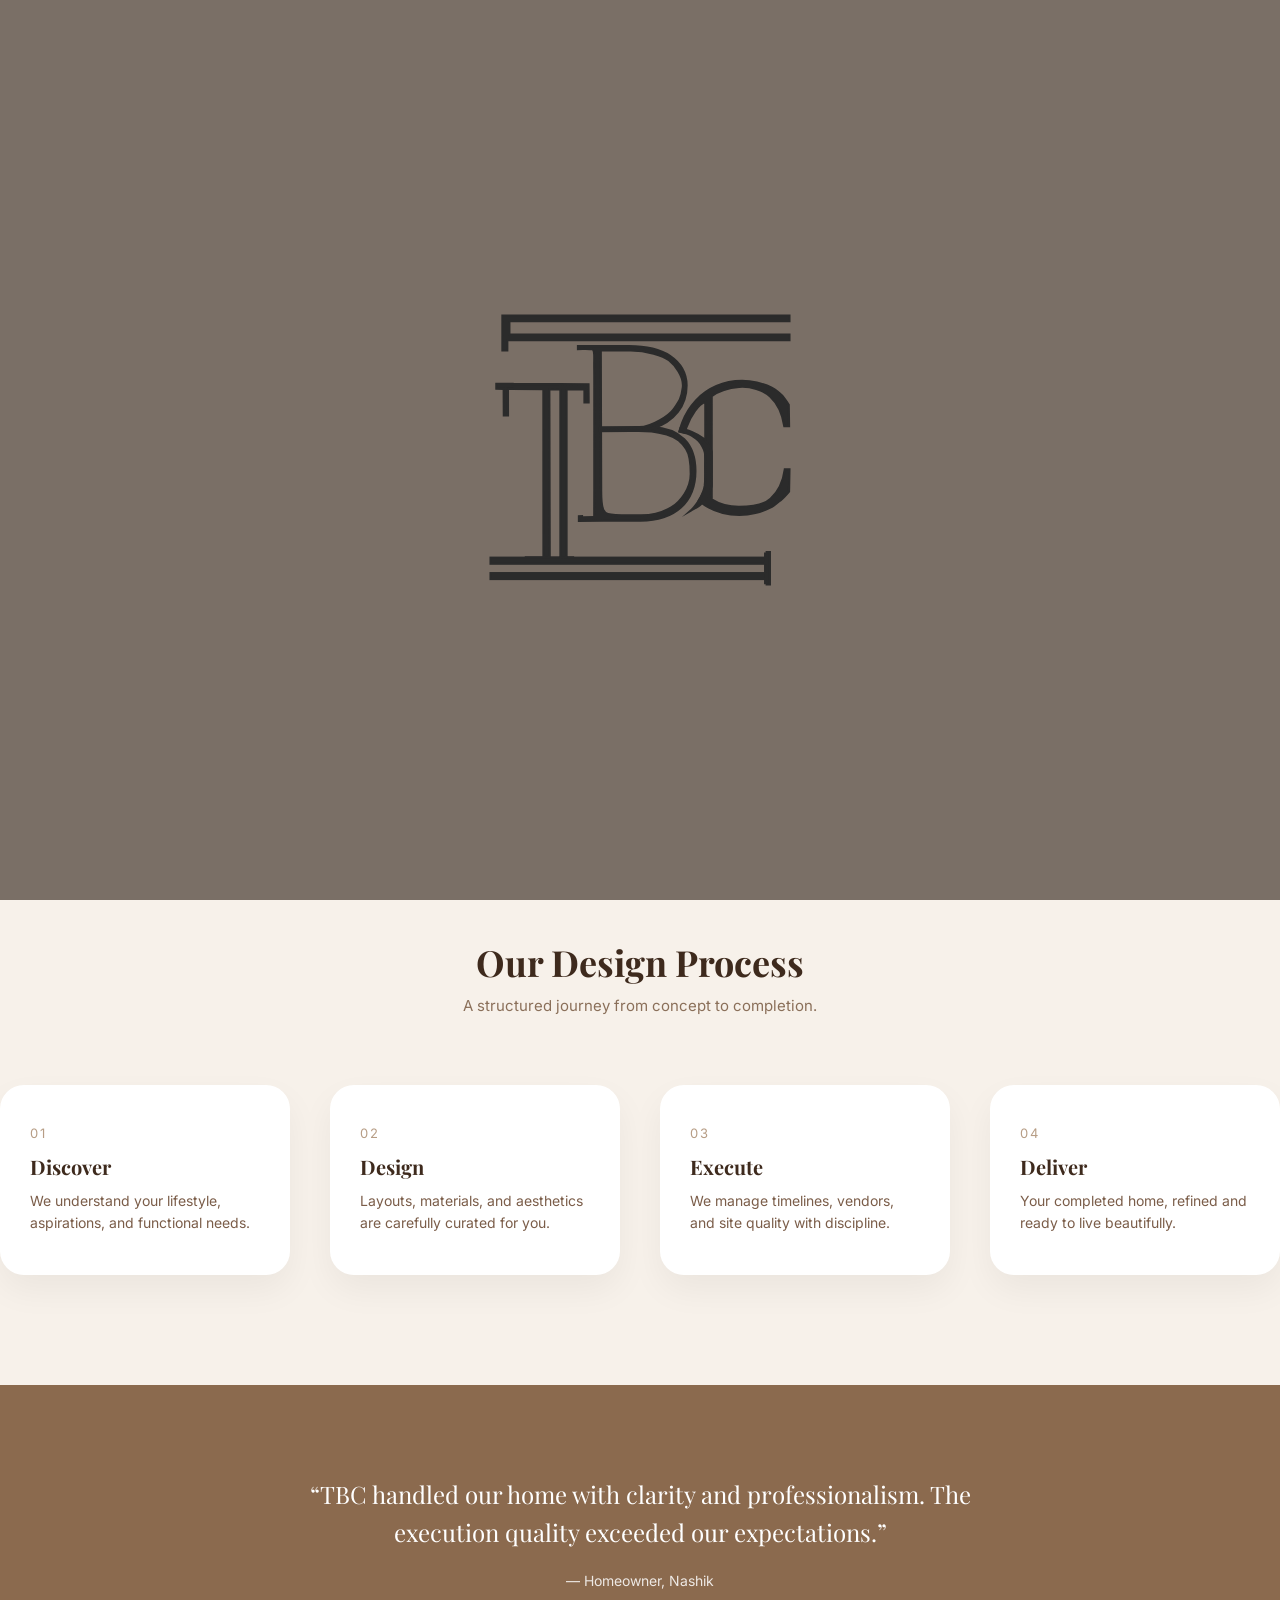
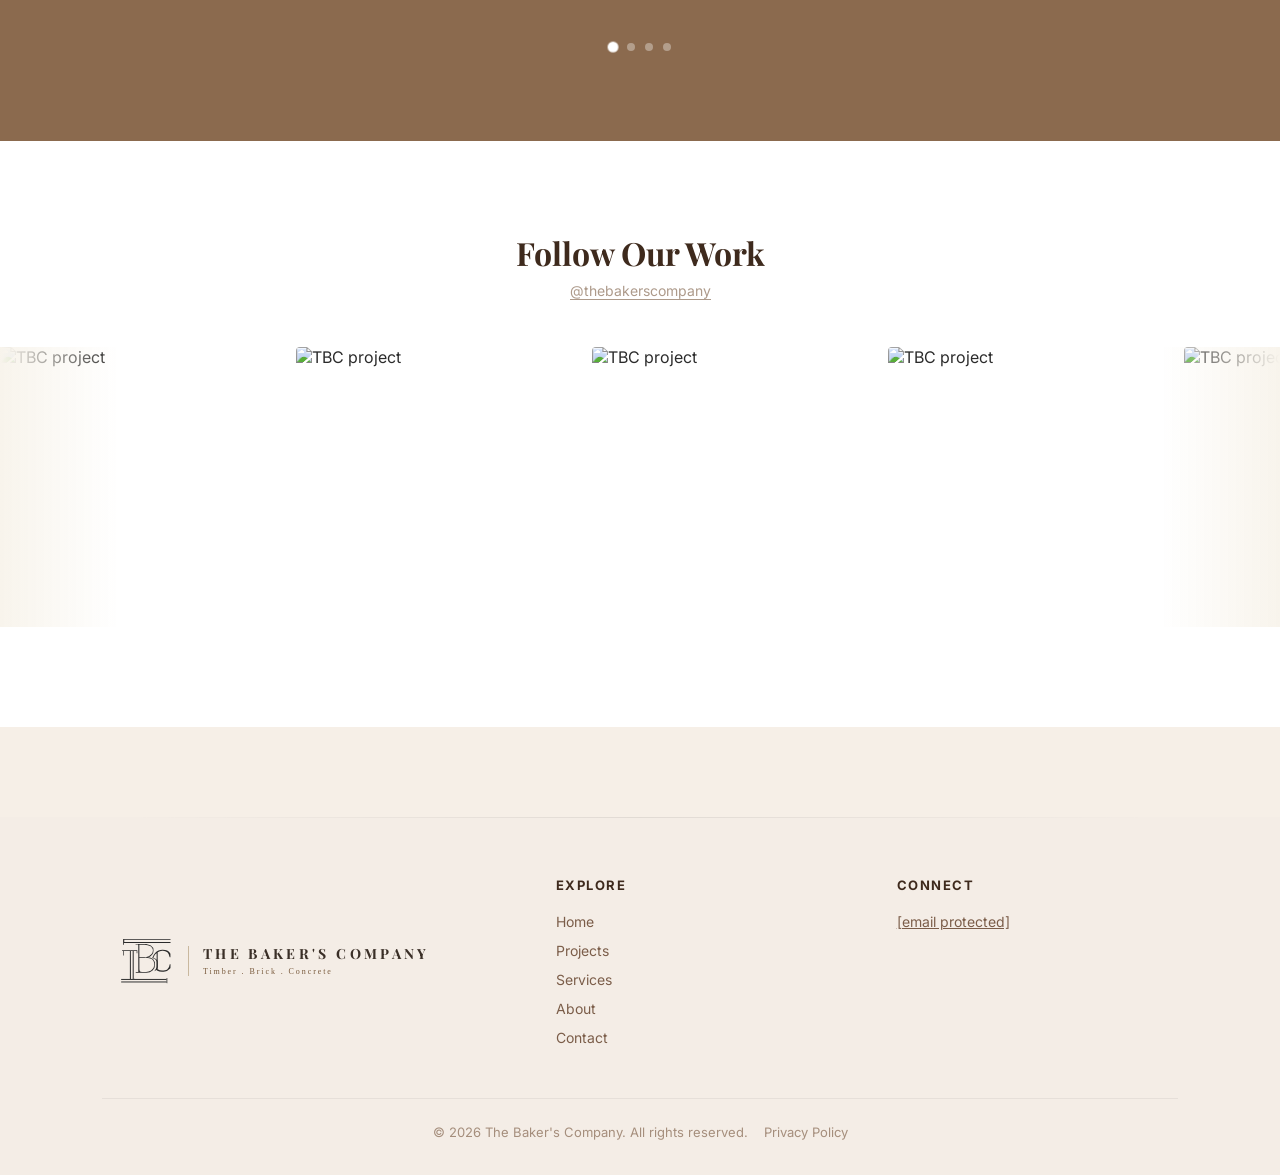
==== commit 38fbec73: "Update index.html" ====
--- a/index.html
+++ b/index.html
@@ -3,7 +3,56 @@
 <head>
 <meta charset="UTF-8">
 <meta name="viewport" content="width=device-width, initial-scale=1.0">
-<title>The Baker's Company (TBC)</title>
+<meta name="description" content="The Baker's Company is a premium interior design firm based in Chennai, with projects across Bangalore, Hyderabad, Mumbai and Puducherry. Residential & commercial interiors.">
+<meta name="robots" content="index, follow">
+<link rel="canonical" href="https://www.tbcarch.in/">
+<!-- Open Graph -->
+<meta property="og:type" content="website">
+<meta property="og:title" content="Interior Designer in Chennai | The Baker's Company">
+<meta property="og:description" content="The Baker's Company is a premium interior design firm based in Chennai, with projects across Bangalore, Hyderabad, Mumbai and Puducherry. Residential & commercial interiors.">
+<meta property="og:url" content="https://www.tbcarch.in/">
+<meta property="og:image" content="https://www.tbcarch.in/Images/og-image.jpg">
+<meta property="og:site_name" content="The Baker's Company">
+<!-- Twitter Card -->
+<meta name="twitter:card" content="summary_large_image">
+<meta name="twitter:title" content="Interior Designer in Chennai | The Baker's Company">
+<meta name="twitter:description" content="The Baker's Company is a premium interior design firm based in Chennai, with projects across Bangalore, Hyderabad, Mumbai and Puducherry. Residential & commercial interiors.">
+<meta name="twitter:image" content="https://www.tbcarch.in/Images/og-image.jpg">
+  <script type="application/ld+json">
+  {
+      "@context": "https://schema.org",
+      "@type": "InteriorDesigner",
+      "name": "The Baker's Company",
+      "alternateName": "TBC The Baker's Company",
+      "url": "https://www.tbcarch.in",
+      "logo": "https://www.tbcarch.in/Images/tbc-loader-logo.svg",
+      "description": "Premium interior design firm based in Chennai offering residential interiors, commercial spaces, design consultation and turnkey execution across South India.",
+      "telephone": "+919597571740",
+      "email": "contact@tbcarch.in",
+      "address": {
+        "@type": "PostalAddress",
+        "addressLocality": "Chennai",
+        "addressRegion": "Tamil Nadu",
+        "postalCode": "600023",
+        "addressCountry": "IN"
+      },
+      "geo": {
+        "@type": "GeoCoordinates",
+        "latitude": 13.0827,
+        "longitude": 80.2707
+      },
+      "areaServed": [
+        {"@type": "City", "name": "Chennai"},
+        {"@type": "City", "name": "Bangalore"},
+        {"@type": "City", "name": "Hyderabad"},
+        {"@type": "City", "name": "Mumbai"},
+        {"@type": "City", "name": "Puducherry"}
+      ],
+      "priceRange": "₹₹₹",
+      "openingHours": "Mo-Sa 09:00-18:00"
+    }
+  </script>
+<title>Interior Designer in Chennai | The Baker's Company</title>
 
 <link rel="stylesheet" href="styles.css">
 
@@ -266,7 +315,7 @@
     </div>
     <div class="footer-contact">
       <h4>Connect</h4>
-      <p><a href="mailto:contact@tbcarch.in?subject=Interior Design Enquiry">contact@tbcarch.in</a></p>
+      <p><a href="/cdn-cgi/l/email-protection#9bf8f4f5effaf8efdbeff9f8fae9f8f3b5f2f5a4e8eef9f1fef8efa6d2f5effee9f2f4e9bbdffee8f2fcf5bbdef5eaeef2e9e2"><span class="__cf_email__" data-cfemail="50333f3e2431332410243233312233387e393e">[email&#160;protected]</span></a></p>
     </div>
   </div>
   <div class="footer-bottom">
@@ -281,7 +330,7 @@
     <button class="privacy-modal-close" onclick="closePrivacy()">&times;</button>
     <h2>Privacy Policy</h2>
     <span class="privacy-date">Last updated: March 16, 2026</span>
-    <p>This Privacy Notice for <strong>The Bakers Company LLP</strong> describes how and why we collect, store, use and share your personal information when you visit <a href="https://tbcarch.in">tbcarch.in</a>. Questions? Contact us at <a href="mailto:privacy@tbcarch.in?subject=Privacy Policy Query">privacy@tbcarch.in</a>.</p>
+    <p>This Privacy Notice for <strong>The Bakers Company LLP</strong> describes how and why we collect, store, use and share your personal information when you visit <a href="https://tbcarch.in">tbcarch.in</a>. Questions? Contact us at <a href="/cdn-cgi/l/email-protection#3747455e4156544e774355545645545f195e59084442555d5254430a67455e4156544e1767585b5e544e17664252454e"><span class="__cf_email__" data-cfemail="cbbbb9a2bdaaa8b28bbfa9a8aab9a8a3e5a2a5">[email&#160;protected]</span></a>.</p>
     <h3>1. What Information Do We Collect?</h3>
     <p>We collect personal information you voluntarily provide including names, phone numbers, email addresses and contact data, plus device/usage data automatically via cookies.</p>
     <h3>2. How Do We Process Your Information?</h3>
@@ -291,7 +340,7 @@
     <h3>4. Cookies</h3>
     <p>We use cookies for analytics and preferences. Opt out via <a href="https://tools.google.com/dlpage/gaoptout" target="_blank" rel="noopener">Google's opt-out page</a>.</p>
     <h3>5. Your Privacy Rights</h3>
-    <p>Contact us at <a href="mailto:privacy@tbcarch.in?subject=Privacy Policy Query">privacy@tbcarch.in</a> to access, correct or delete your data.</p>
+    <p>Contact us at <a href="/cdn-cgi/l/email-protection#ef9f9d86998e8c96af9b8d8c8e9d8c87c18681d09c9a8d858a8c9bd2bf9d86998e8c96cfbf8083868c96cfbe9a8a9d96"><span class="__cf_email__" data-cfemail="3646445f4057554f764254555744555e185f58">[email&#160;protected]</span></a> to access, correct or delete your data.</p>
     <h3>6. Contact Us</h3>
     <p><strong>The Bakers Company LLP</strong>, Chennai, Tamil Nadu &ndash; 600023, India.<br>
     Submit a <a href="https://app.termly.io/dsar/2c2ed243-5725-4bda-b384-a98fe0f6f538" target="_blank" rel="noopener">data subject access request</a>.</p>
@@ -349,7 +398,7 @@
 </div>
 
 <!-- ================= SCRIPTS ================= -->
-<script>
+<script data-cfasync="false" src="/cdn-cgi/scripts/5c5dd728/cloudflare-static/email-decode.min.js"></script><script>
 function openPopup(){document.getElementById('contactPopup').classList.add('active');}
 function closePopup(){document.getElementById('contactPopup').classList.remove('active');}
 
@@ -439,34 +488,4 @@
   var nb = document.getElementById("tbcNavbar");
   if(window.scrollY > 50){
     nb.style.background = "rgba(248,244,236,0.85)";
-    nb.style.boxShadow = "0 10px 30px rgba(0,0,0,0.06)";
-  } else {
-    nb.style.background = "rgba(248,244,236,0.65)";
-    nb.style.boxShadow = "none";
-  }
-});
-</script>
-<script>
-
-let loaderTimer;
-
-function showLoader(){
-loaderTimer = setTimeout(function(){
-document.getElementById("loader").style.opacity = "1";
-}, 400);
-}
-
-function hideLoader(){
-clearTimeout(loaderTimer);
-const loader = document.getElementById("loader");
-loader.classList.add("loader-hidden");
-document.body.classList.add("page-loaded");
-}
-
-window.addEventListener("load", hideLoader);
-
-showLoader();
-
-</script>
-</body>
-</html>
+    nb.style.boxShadow = "0 10p
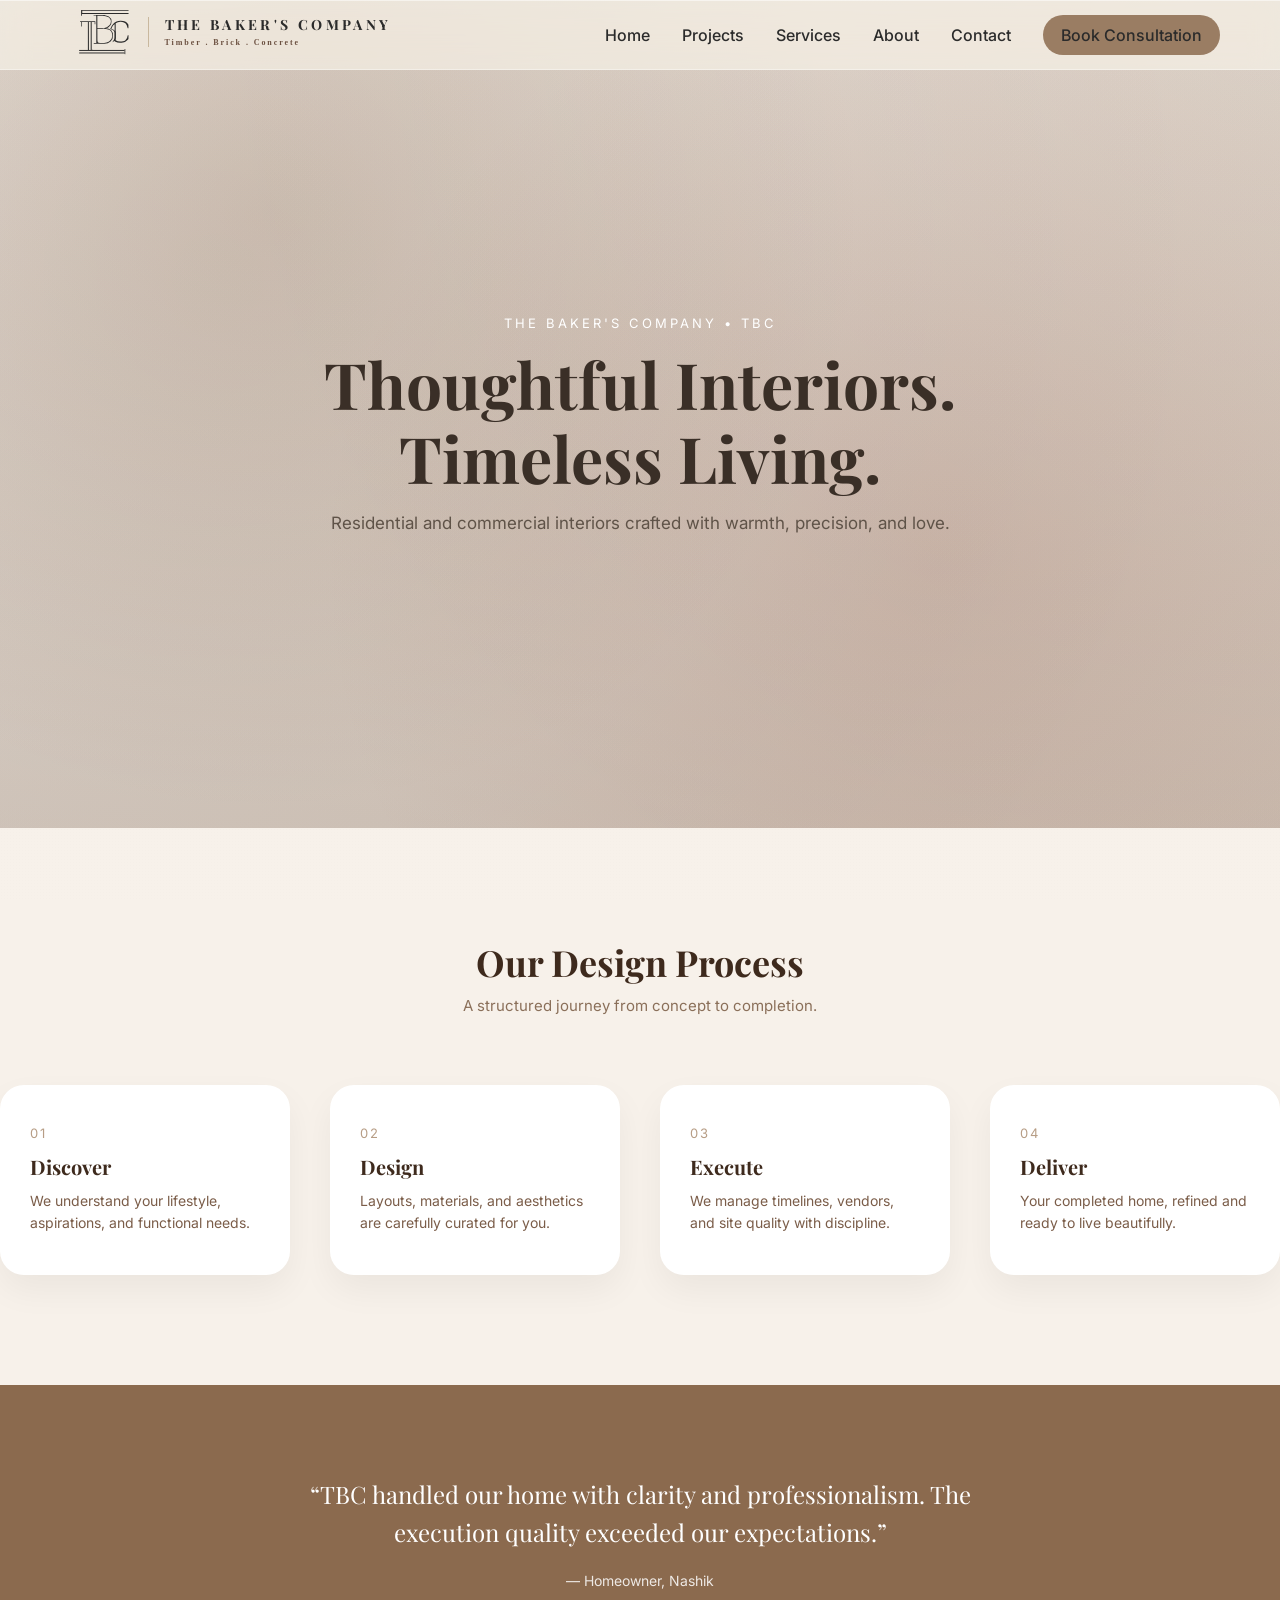
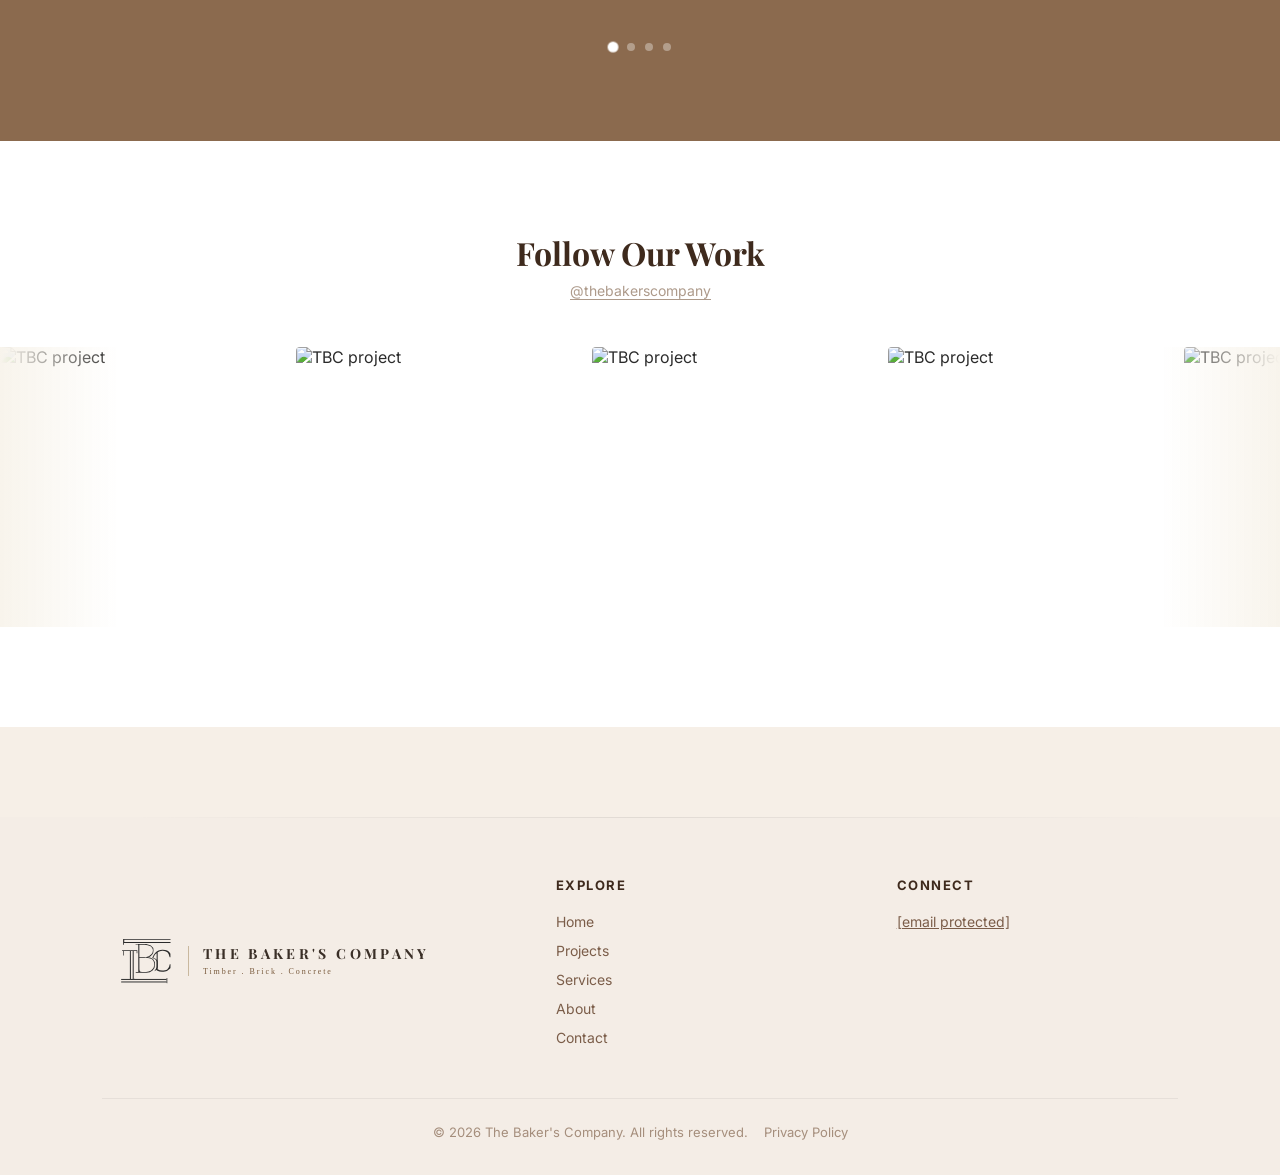
==== commit a99cf873: "Update index.html" ====
--- a/index.html
+++ b/index.html
@@ -6,20 +6,18 @@
 <meta name="description" content="The Baker's Company is a premium interior design firm based in Chennai, with projects across Bangalore, Hyderabad, Mumbai and Puducherry. Residential & commercial interiors.">
 <meta name="robots" content="index, follow">
 <link rel="canonical" href="https://www.tbcarch.in/">
-<!-- Open Graph -->
 <meta property="og:type" content="website">
 <meta property="og:title" content="Interior Designer in Chennai | The Baker's Company">
 <meta property="og:description" content="The Baker's Company is a premium interior design firm based in Chennai, with projects across Bangalore, Hyderabad, Mumbai and Puducherry. Residential & commercial interiors.">
 <meta property="og:url" content="https://www.tbcarch.in/">
 <meta property="og:image" content="https://www.tbcarch.in/Images/og-image.jpg">
 <meta property="og:site_name" content="The Baker's Company">
-<!-- Twitter Card -->
 <meta name="twitter:card" content="summary_large_image">
 <meta name="twitter:title" content="Interior Designer in Chennai | The Baker's Company">
 <meta name="twitter:description" content="The Baker's Company is a premium interior design firm based in Chennai, with projects across Bangalore, Hyderabad, Mumbai and Puducherry. Residential & commercial interiors.">
 <meta name="twitter:image" content="https://www.tbcarch.in/Images/og-image.jpg">
-  <script type="application/ld+json">
-  {
+<script type="application/ld+json">
+{
       "@context": "https://schema.org",
       "@type": "InteriorDesigner",
       "name": "The Baker's Company",
@@ -29,29 +27,13 @@
       "description": "Premium interior design firm based in Chennai offering residential interiors, commercial spaces, design consultation and turnkey execution across South India.",
       "telephone": "+919597571740",
       "email": "contact@tbcarch.in",
-      "address": {
-        "@type": "PostalAddress",
-        "addressLocality": "Chennai",
-        "addressRegion": "Tamil Nadu",
-        "postalCode": "600023",
-        "addressCountry": "IN"
-      },
-      "geo": {
-        "@type": "GeoCoordinates",
-        "latitude": 13.0827,
-        "longitude": 80.2707
-      },
-      "areaServed": [
-        {"@type": "City", "name": "Chennai"},
-        {"@type": "City", "name": "Bangalore"},
-        {"@type": "City", "name": "Hyderabad"},
-        {"@type": "City", "name": "Mumbai"},
-        {"@type": "City", "name": "Puducherry"}
-      ],
+      "address": {"@type":"PostalAddress","addressLocality":"Chennai","addressRegion":"Tamil Nadu","postalCode":"600023","addressCountry":"IN"},
+      "geo": {"@type":"GeoCoordinates","latitude":13.0827,"longitude":80.2707},
+      "areaServed": [{"@type":"City","name":"Chennai"},{"@type":"City","name":"Bangalore"},{"@type":"City","name":"Hyderabad"},{"@type":"City","name":"Mumbai"},{"@type":"City","name":"Puducherry"}],
       "priceRange": "₹₹₹",
       "openingHours": "Mo-Sa 09:00-18:00"
     }
-  </script>
+</script>
 <title>Interior Designer in Chennai | The Baker's Company</title>
 
 <link rel="stylesheet" href="styles.css">
@@ -315,7 +297,7 @@
     </div>
     <div class="footer-contact">
       <h4>Connect</h4>
-      <p><a href="/cdn-cgi/l/email-protection#9bf8f4f5effaf8efdbeff9f8fae9f8f3b5f2f5a4e8eef9f1fef8efa6d2f5effee9f2f4e9bbdffee8f2fcf5bbdef5eaeef2e9e2"><span class="__cf_email__" data-cfemail="50333f3e2431332410243233312233387e393e">[email&#160;protected]</span></a></p>
+      <p><a href="/cdn-cgi/l/email-protection#0a6965647e6b697e4a7e68696b78696224636435797f68606f697e3743647e6f786365782a4e6f79636d642a4f647b7f637873"><span class="__cf_email__" data-cfemail="ff9c90918b9e9c8bbf8b9d9c9e8d9c97d19691">[email&#160;protected]</span></a></p>
     </div>
   </div>
   <div class="footer-bottom">
@@ -330,7 +312,7 @@
     <button class="privacy-modal-close" onclick="closePrivacy()">&times;</button>
     <h2>Privacy Policy</h2>
     <span class="privacy-date">Last updated: March 16, 2026</span>
-    <p>This Privacy Notice for <strong>The Bakers Company LLP</strong> describes how and why we collect, store, use and share your personal information when you visit <a href="https://tbcarch.in">tbcarch.in</a>. Questions? Contact us at <a href="/cdn-cgi/l/email-protection#3747455e4156544e774355545645545f195e59084442555d5254430a67455e4156544e1767585b5e544e17664252454e"><span class="__cf_email__" data-cfemail="cbbbb9a2bdaaa8b28bbfa9a8aab9a8a3e5a2a5">[email&#160;protected]</span></a>.</p>
+    <p>This Privacy Notice for <strong>The Bakers Company LLP</strong> describes how and why we collect, store, use and share your personal information when you visit <a href="https://tbcarch.in">tbcarch.in</a>. Questions? Contact us at <a href="/cdn-cgi/l/email-protection#95e5e7fce3f4f6ecd5e1f7f6f4e7f6fdbbfcfbaae6e0f7fff0f6e1a8c5e7fce3f4f6ecb5c5faf9fcf6ecb5c4e0f0e7ec"><span class="__cf_email__" data-cfemail="1363617a6572706a536771707261707b3d7a7d">[email&#160;protected]</span></a>.</p>
     <h3>1. What Information Do We Collect?</h3>
     <p>We collect personal information you voluntarily provide including names, phone numbers, email addresses and contact data, plus device/usage data automatically via cookies.</p>
     <h3>2. How Do We Process Your Information?</h3>
@@ -340,7 +322,7 @@
     <h3>4. Cookies</h3>
     <p>We use cookies for analytics and preferences. Opt out via <a href="https://tools.google.com/dlpage/gaoptout" target="_blank" rel="noopener">Google's opt-out page</a>.</p>
     <h3>5. Your Privacy Rights</h3>
-    <p>Contact us at <a href="/cdn-cgi/l/email-protection#ef9f9d86998e8c96af9b8d8c8e9d8c87c18681d09c9a8d858a8c9bd2bf9d86998e8c96cfbf8083868c96cfbe9a8a9d96"><span class="__cf_email__" data-cfemail="3646445f4057554f764254555744555e185f58">[email&#160;protected]</span></a> to access, correct or delete your data.</p>
+    <p>Contact us at <a href="/cdn-cgi/l/email-protection#ea9a98839c8b8993aa9e88898b988982c48384d5999f88808f899ed7ba98839c8b8993caba8586838993cabb9f8f9893"><span class="__cf_email__" data-cfemail="c3b3b1aab5a2a0ba83b7a1a0a2b1a0abedaaad">[email&#160;protected]</span></a> to access, correct or delete your data.</p>
     <h3>6. Contact Us</h3>
     <p><strong>The Bakers Company LLP</strong>, Chennai, Tamil Nadu &ndash; 600023, India.<br>
     Submit a <a href="https://app.termly.io/dsar/2c2ed243-5725-4bda-b384-a98fe0f6f538" target="_blank" rel="noopener">data subject access request</a>.</p>
@@ -488,4 +470,29 @@
   var nb = document.getElementById("tbcNavbar");
   if(window.scrollY > 50){
     nb.style.background = "rgba(248,244,236,0.85)";
-    nb.style.boxShadow = "0 10p
+    nb.style.boxShadow = "0 10px 30px rgba(0,0,0,0.06)";
+  } else {
+    nb.style.background = "rgba(248,244,236,0.65)";
+    nb.style.boxShadow = "none";
+  }
+});
+
+var obs = new IntersectionObserver(function(entries){
+  entries.forEach(function(e){ if(e.isIntersecting) e.target.classList.add("active"); });
+});
+document.querySelectorAll(".reveal,.reveal-group").forEach(function(el){ obs.observe(el); });
+</script>
+
+<script>
+// Page loader — clears on window load OR after 3s max (fallback for slow/missing assets)
+function hideLoader(){
+  var loader = document.getElementById('loader');
+  if(!loader) return;
+  loader.classList.add('loader-hidden');
+  document.body.classList.add('page-loaded');
+}
+window.addEventListener('load', hideLoader);
+setTimeout(hideLoader, 3000);
+</script>
+</body>
+</html>
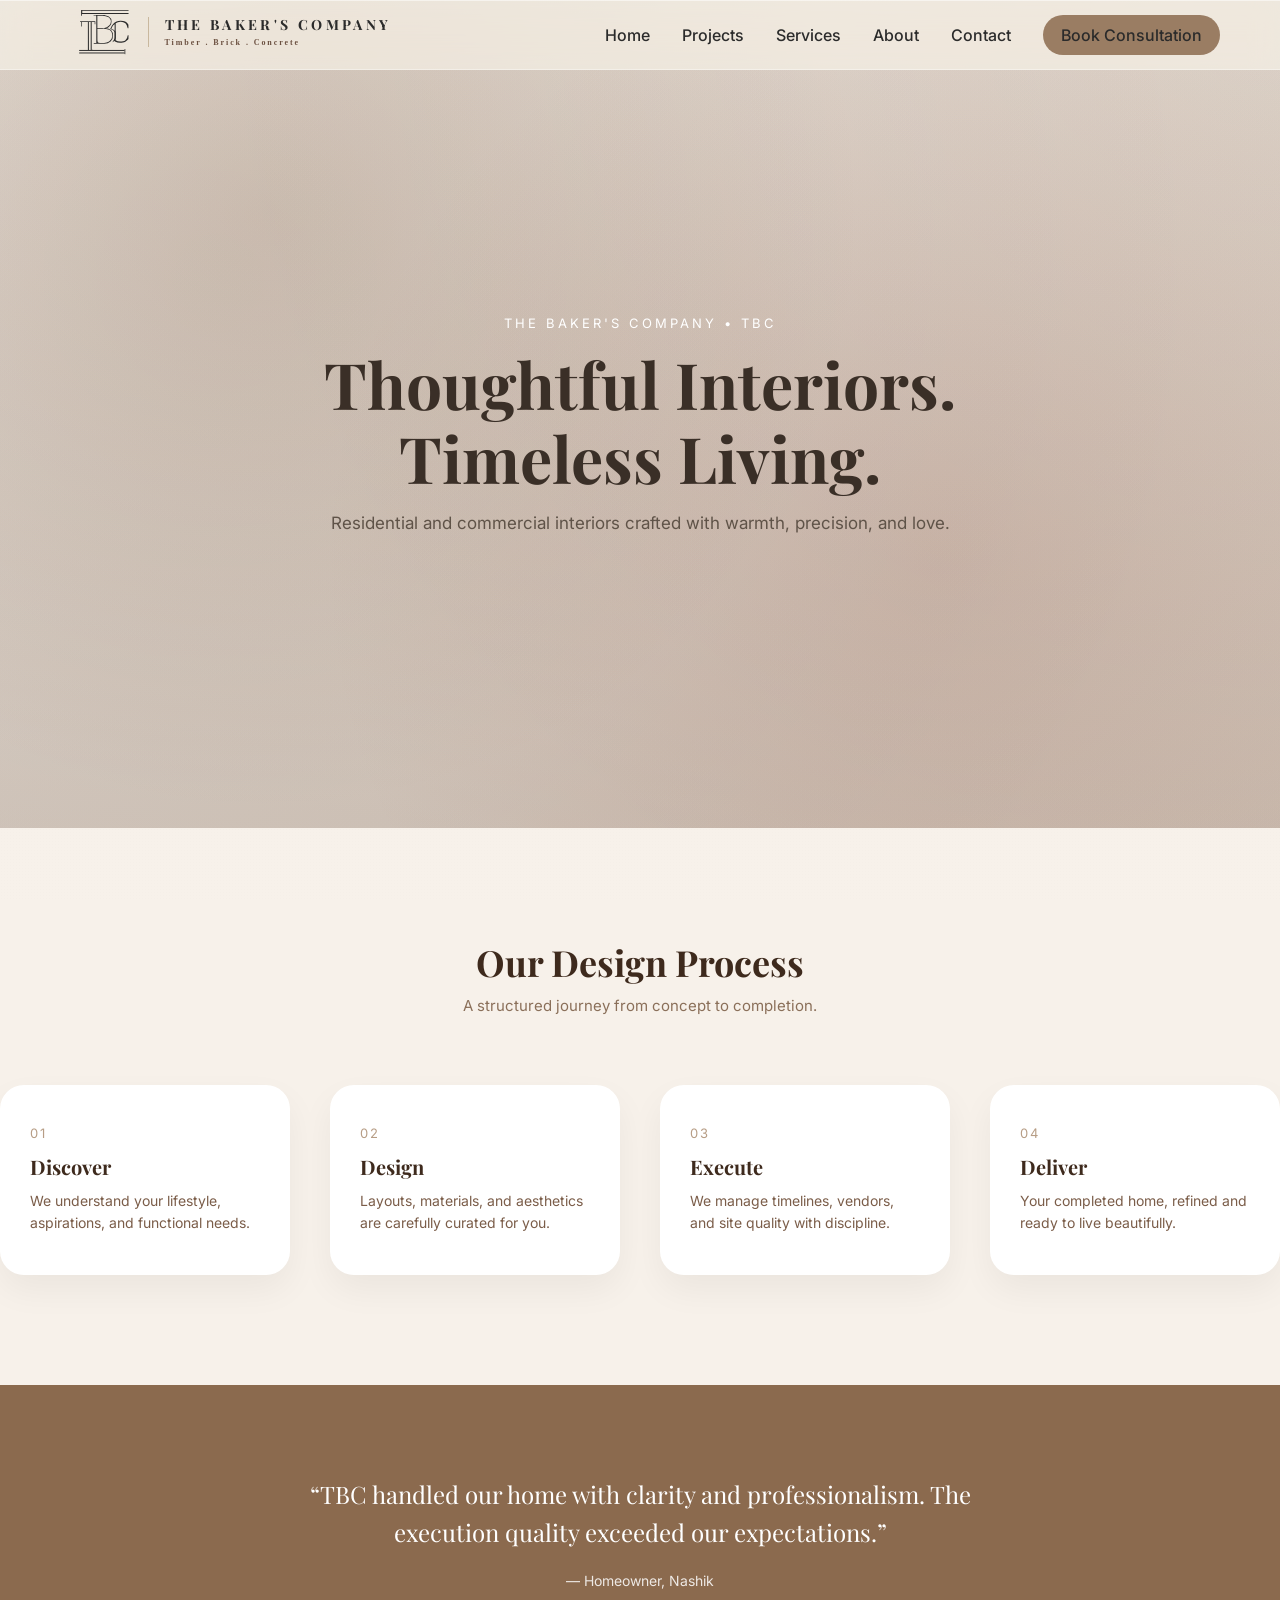
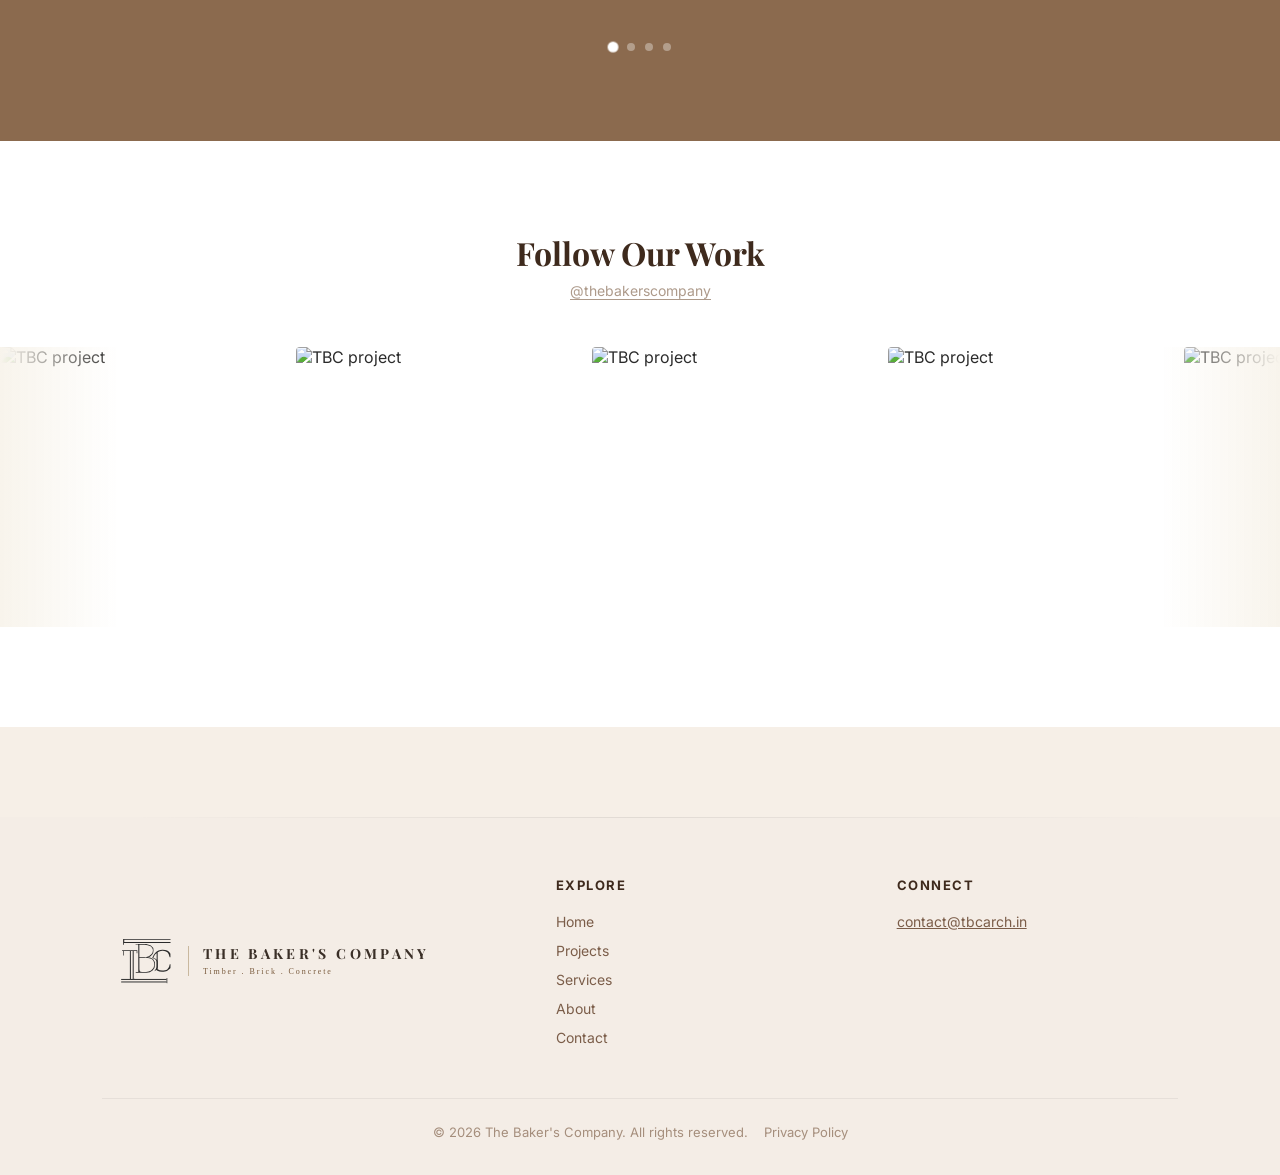
==== commit c1165e67: "Update index.html" ====
--- a/index.html
+++ b/index.html
@@ -30,7 +30,7 @@
       "address": {"@type":"PostalAddress","addressLocality":"Chennai","addressRegion":"Tamil Nadu","postalCode":"600023","addressCountry":"IN"},
       "geo": {"@type":"GeoCoordinates","latitude":13.0827,"longitude":80.2707},
       "areaServed": [{"@type":"City","name":"Chennai"},{"@type":"City","name":"Bangalore"},{"@type":"City","name":"Hyderabad"},{"@type":"City","name":"Mumbai"},{"@type":"City","name":"Puducherry"}],
-      "priceRange": "₹₹₹",
+      "priceRange": "₹₹",
       "openingHours": "Mo-Sa 09:00-18:00"
     }
 </script>
@@ -297,7 +297,7 @@
     </div>
     <div class="footer-contact">
       <h4>Connect</h4>
-      <p><a href="/cdn-cgi/l/email-protection#0a6965647e6b697e4a7e68696b78696224636435797f68606f697e3743647e6f786365782a4e6f79636d642a4f647b7f637873"><span class="__cf_email__" data-cfemail="ff9c90918b9e9c8bbf8b9d9c9e8d9c97d19691">[email&#160;protected]</span></a></p>
+      <p><a href="mailto:contact@tbcarch.in">contact@tbcarch.in</a></p>
     </div>
   </div>
   <div class="footer-bottom">
@@ -312,7 +312,7 @@
     <button class="privacy-modal-close" onclick="closePrivacy()">&times;</button>
     <h2>Privacy Policy</h2>
     <span class="privacy-date">Last updated: March 16, 2026</span>
-    <p>This Privacy Notice for <strong>The Bakers Company LLP</strong> describes how and why we collect, store, use and share your personal information when you visit <a href="https://tbcarch.in">tbcarch.in</a>. Questions? Contact us at <a href="/cdn-cgi/l/email-protection#95e5e7fce3f4f6ecd5e1f7f6f4e7f6fdbbfcfbaae6e0f7fff0f6e1a8c5e7fce3f4f6ecb5c5faf9fcf6ecb5c4e0f0e7ec"><span class="__cf_email__" data-cfemail="1363617a6572706a536771707261707b3d7a7d">[email&#160;protected]</span></a>.</p>
+    <p>This Privacy Notice for <strong>The Bakers Company LLP</strong> describes how and why we collect, store, use and share your personal information when you visit <a href="https://tbcarch.in">tbcarch.in</a>. Questions? Contact us at <a href="mailto:privacy@tbcarch.in">privacy@tbcarch.in</a></p>
     <h3>1. What Information Do We Collect?</h3>
     <p>We collect personal information you voluntarily provide including names, phone numbers, email addresses and contact data, plus device/usage data automatically via cookies.</p>
     <h3>2. How Do We Process Your Information?</h3>
@@ -322,7 +322,7 @@
     <h3>4. Cookies</h3>
     <p>We use cookies for analytics and preferences. Opt out via <a href="https://tools.google.com/dlpage/gaoptout" target="_blank" rel="noopener">Google's opt-out page</a>.</p>
     <h3>5. Your Privacy Rights</h3>
-    <p>Contact us at <a href="/cdn-cgi/l/email-protection#ea9a98839c8b8993aa9e88898b988982c48384d5999f88808f899ed7ba98839c8b8993caba8586838993cabb9f8f9893"><span class="__cf_email__" data-cfemail="c3b3b1aab5a2a0ba83b7a1a0a2b1a0abedaaad">[email&#160;protected]</span></a> to access, correct or delete your data.</p>
+    <p>Contact us at <a href="mailto:contact@tbcarch.in">contact@tbcarch.in</a> to access, correct or delete your data.</p>
     <h3>6. Contact Us</h3>
     <p><strong>The Bakers Company LLP</strong>, Chennai, Tamil Nadu &ndash; 600023, India.<br>
     Submit a <a href="https://app.termly.io/dsar/2c2ed243-5725-4bda-b384-a98fe0f6f538" target="_blank" rel="noopener">data subject access request</a>.</p>
